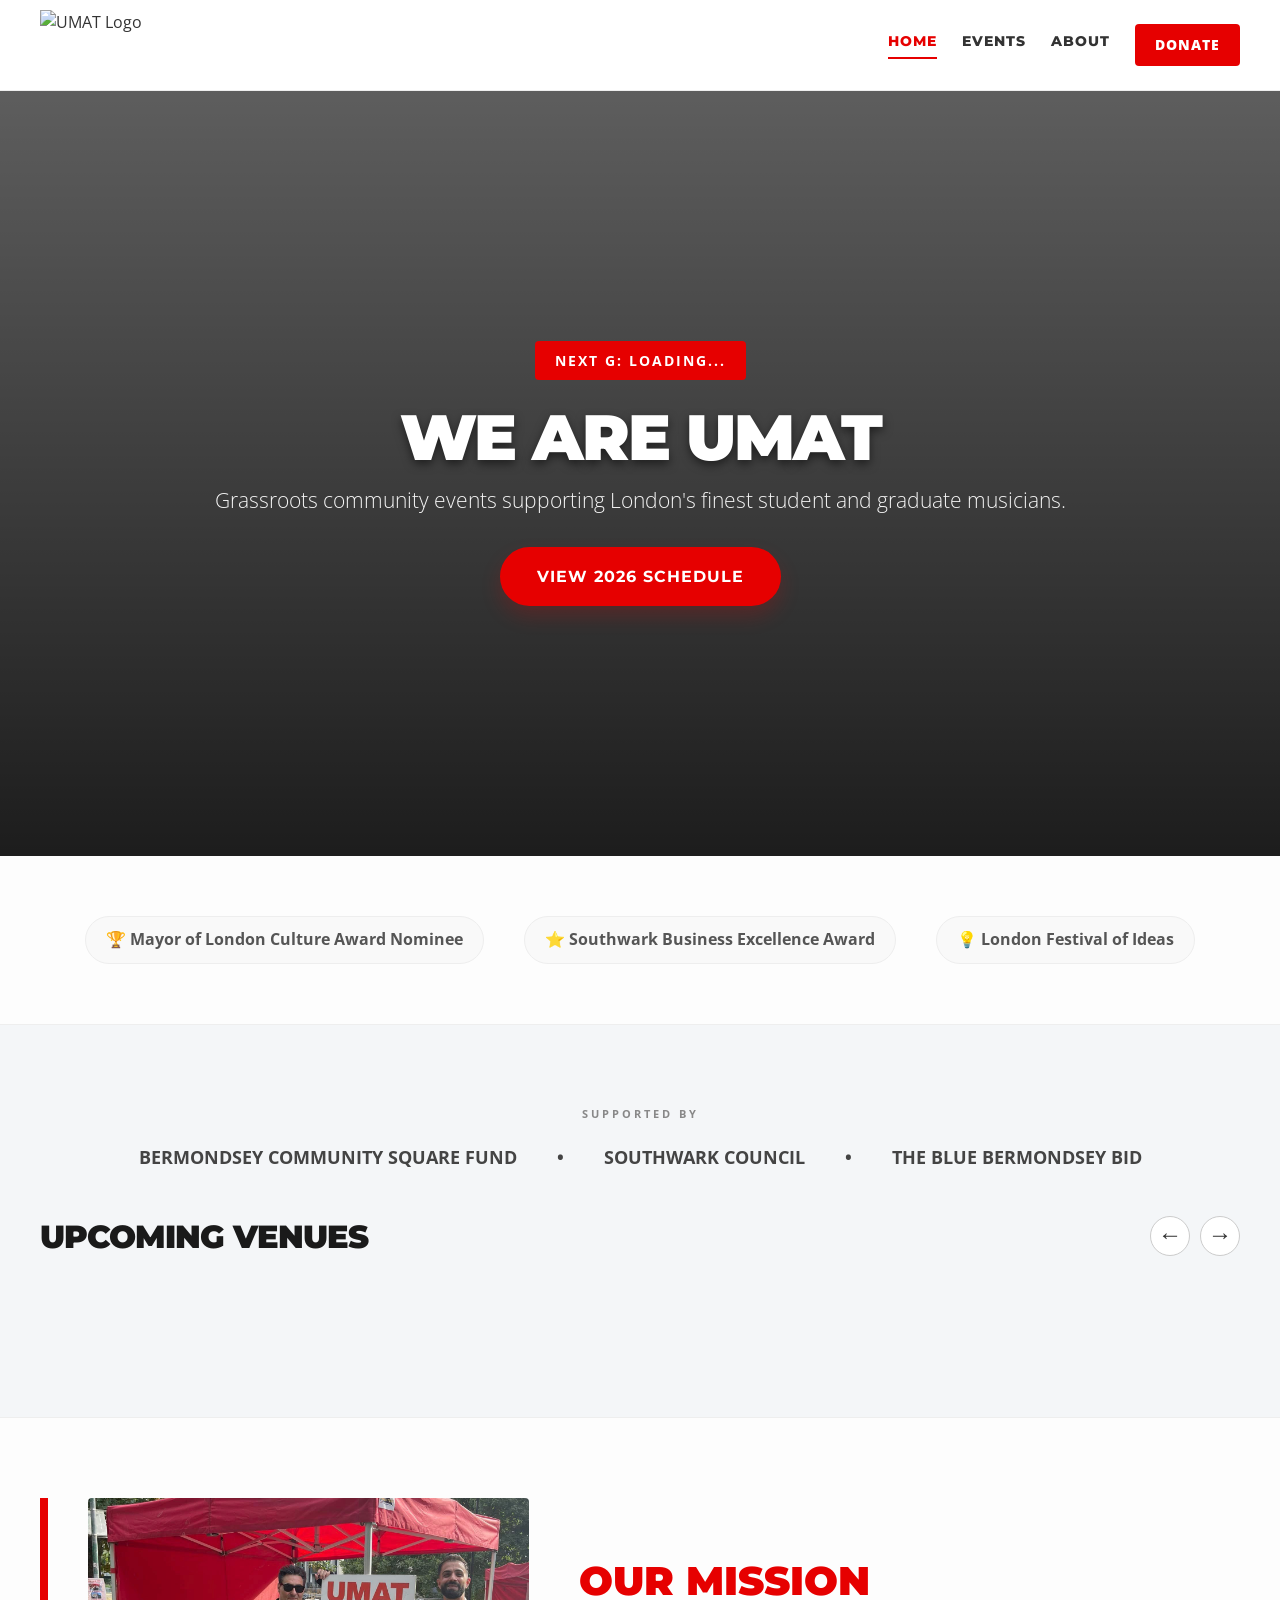
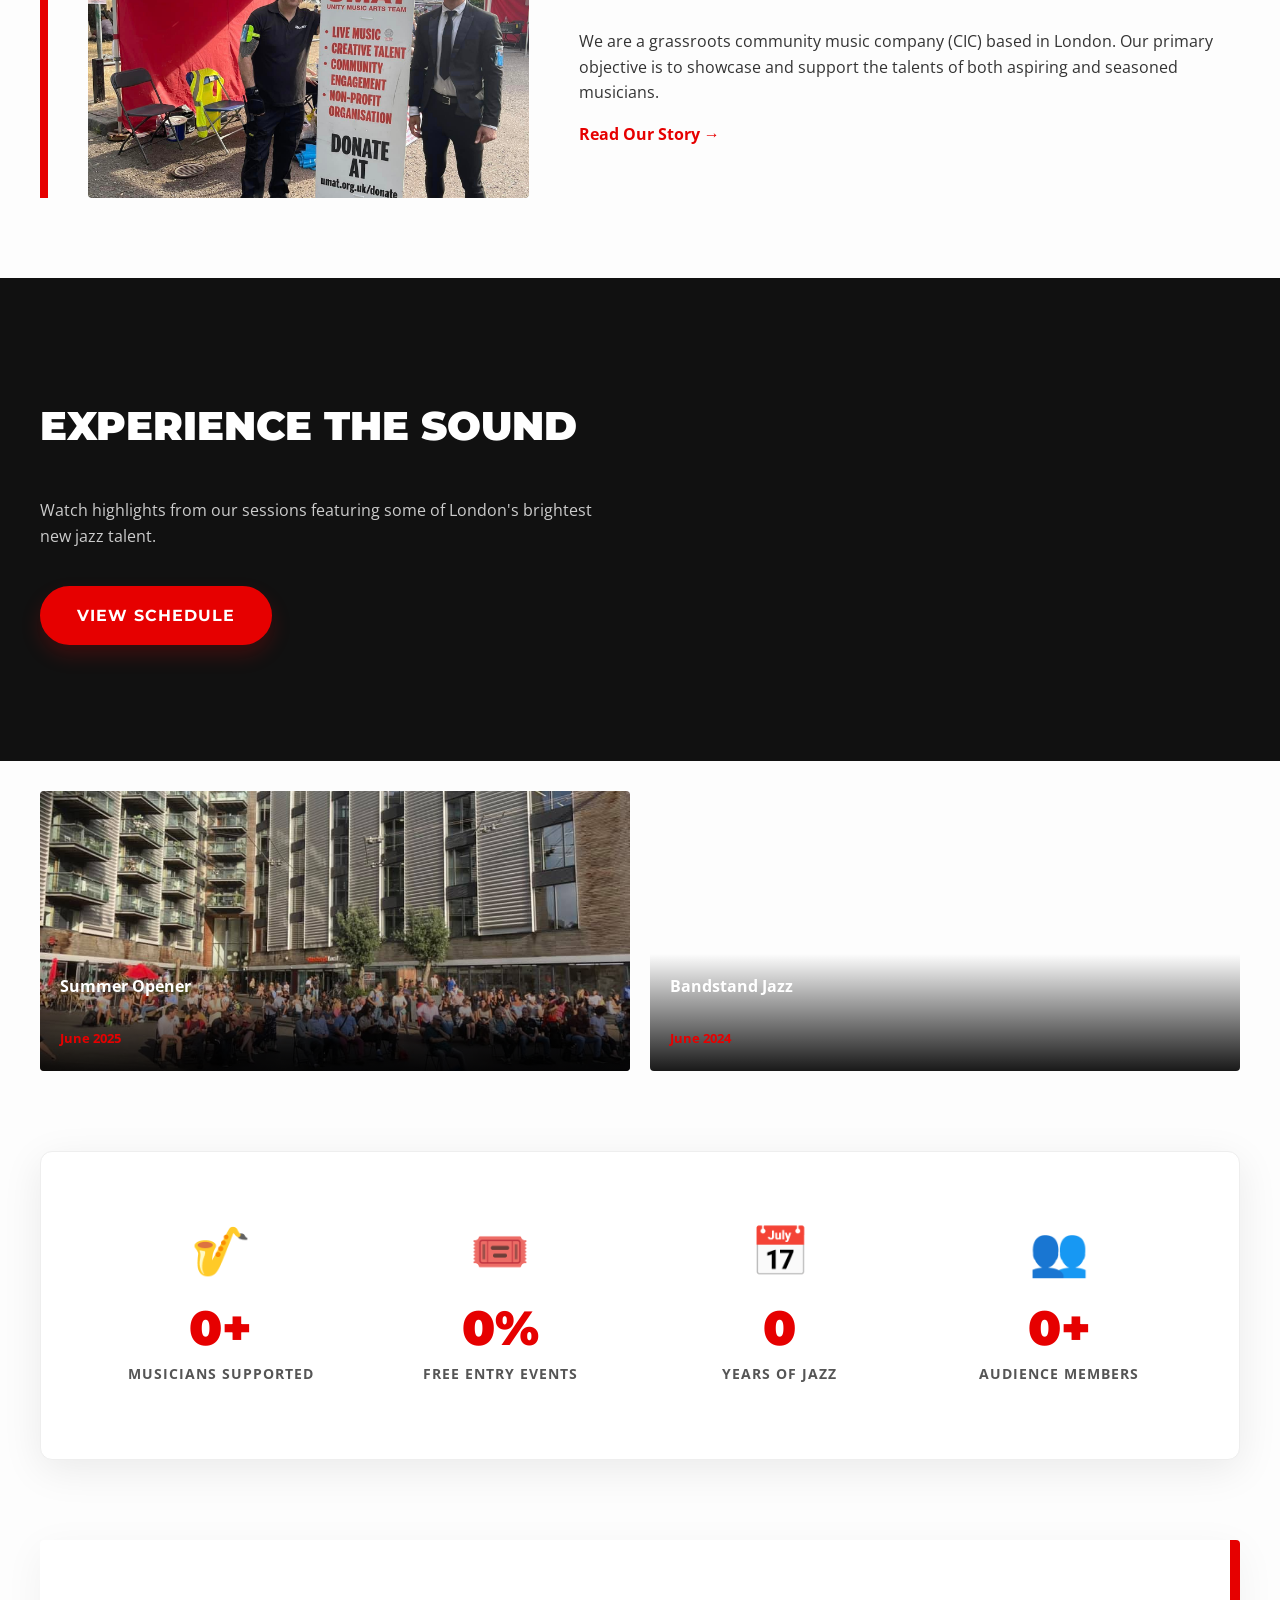
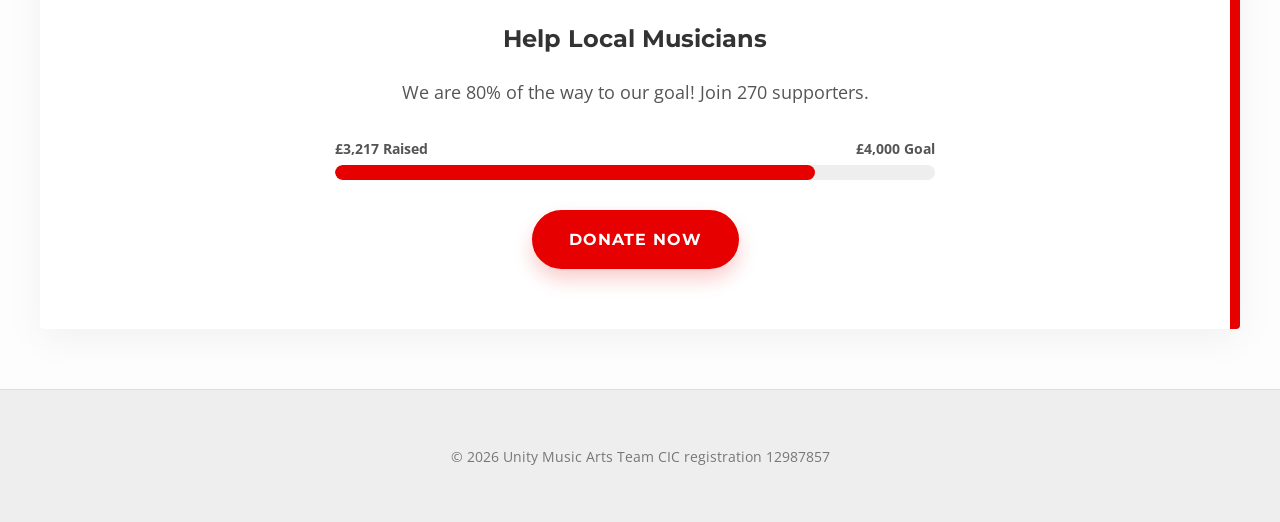
==== index.html @ b598c1da "Updated 1 file via CloudCannon." ====
<!DOCTYPE html>
<html lang="en">
<head>
    <meta charset="UTF-8">
    <meta name="viewport" content="width=device-width, initial-scale=1.0">
    <title data-editable="text" data-prop="page_title">UMAT | Unity Music Arts Team</title>
    <link href="https://fonts.googleapis.com/css2?family=Montserrat:wght@300;400;700;900&family=Open+Sans:wght@400;600&display=swap" rel="stylesheet">
    <link rel="stylesheet" href="css/styles.css">
</head>
<body>

<header>
    <div class="header-inner">
        <a href="index.html">
            <img 
                data-editable="image"
                data-prop-src="logo_image"
                data-prop-alt="logo_alt"
                src="images/UMAT-e1673627924885.png" 
                alt="UMAT Logo" 
                class="logo-img">
        </a>
        <button class="mobile-menu-btn" onclick="document.querySelector('.main-nav').classList.toggle('active')">☰</button>
        <nav class="main-nav">
            <a href="index.html" class="nav-link active" data-editable="text" data-prop="menu_home">Home</a>
            <a href="events.html" class="nav-link" data-editable="text" data-prop="menu_events">Events</a>
            <a href="about.html" class="nav-link" data-editable="text" data-prop="menu_about">About</a>
            <a href="/donate" class="nav-donate" data-editable="text" data-prop="menu_donate">Donate</a>
        </nav>
    </div>
</header>

<div class="home-hero reveal">
    <div class="hero-content">
        <a href="events.html" class="countdown-badge" id="next-badge" data-editable="text" data-prop="next_event_badge">Next G: Loading...</a>
        <h2 data-editable="text" data-prop="hero_heading">WE ARE UMAT</h2>
        <p data-editable="text" data-prop="hero_subheading">Grassroots community events supporting London's finest student and graduate musicians.</p>
        <a href="events.html" class="btn-red" data-editable="text" data-prop="hero_button_text">View 2026 Schedule</a>
    </div>
</div>

<div class="container">
    <div class="award-strip reveal" data-editable="array" data-prop="awards">
        <div class="award-item" data-editable="array-item">
            <span data-editable="text">🏆 Mayor of London Culture Award Nominee</span>
        </div>
        <div class="award-item" data-editable="array-item">
            <span data-editable="text">⭐ Southwark Business Excellence Award</span>
        </div>
        <div class="award-item" data-editable="array-item">
            <span data-editable="text">💡 London Festival of Ideas</span>
        </div>
    </div>
</div>

<div class="bg-light reveal">
    <div class="container">
        <div class="partner-strip">
            <div class="partner-text" data-editable="text" data-prop="partners_heading">Supported By</div>
            <div class="partner-logos" data-editable="rich-text" data-prop="partners_text">
                <span>BERMONDSEY COMMUNITY SQUARE FUND</span> • <span>SOUTHWARK COUNCIL</span> • <span>THE BLUE BERMONDSEY BID</span>
            </div>
        </div>

        <div class="section-header">
            <h3 data-editable="text" data-prop="venues_heading">Upcoming Venues</h3>
            <div class="scroll-controls">
                <button class="scroll-arrow-btn" onclick="moveScroll('left')">←</button>
                <button class="scroll-arrow-btn" onclick="moveScroll('right')">→</button>
            </div>
        </div>

        <!-- 
            Important: The venue scroller is still generated by JavaScript.
            For full editability you would need to either:
            1. Hard-code the venue cards here (and duplicate them for the loop), or
            2. Keep JS but manage venues data in _cloudcannon.config.json or structured data
            Simplest short-term solution → keep JS, edit text in source mode for now
        -->
        <div class="venue-scroll-wrapper" id="scroll-wrapper">
            <div class="venue-scroll-container" id="scroll-container"></div>
        </div>
    </div>
</div>

<div class="container reveal">
    <div style="margin: 80px 0;">
        <div class="founder-section">
            <img 
                data-editable="image"
                data-prop-src="mission_image"
                data-prop-alt="mission_image_alt"
                src="images/5.jpg" 
                style="width:100%; height:300px; object-fit:cover; border-radius:4px;" 
                alt="Stephen Pierre">
            <div>
                <h3 style="font-size:2.5rem; margin:0; color:var(--red); font-weight:900;" data-editable="text" data-prop="mission_heading">OUR MISSION</h3>
                <p data-editable="rich-text" data-prop="mission_paragraph">
                    We are a grassroots community music company (CIC) based in London. Our primary objective is to showcase and support the talents of both aspiring and seasoned musicians.
                </p>
                <a href="about.html" style="color:var(--red); font-weight:bold;" data-editable="text" data-prop="mission_link_text">Read Our Story →</a>
            </div>
        </div>
    </div>
</div>

<div class="bg-dark reveal">
    <div class="container">
        <div class="video-section">
            <div>
                <h3 style="font-size:2.5rem; margin-top:0; font-weight:900;" data-editable="text" data-prop="video_heading">EXPERIENCE THE SOUND</h3>
                <p data-editable="text" data-prop="video_description">Watch highlights from our sessions featuring some of London's brightest new jazz talent.</p>
                <a href="events.html" class="btn-red" style="margin-top:20px;" data-editable="text" data-prop="video_button_text">View Schedule</a>
            </div>
            <div class="video-wrapper">
                <!-- You can make iframe src editable if needed, but usually kept fixed -->
                <iframe src="https://www.facebook.com/plugins/video.php?height=315&href=https%3A%2F%2Fwww.facebook.com%2Fvideo.php%3Fv%3D1107979351462973&show_text=false&width=560&t=0" allowfullscreen="true" allow="autoplay; clipboard-write; encrypted-media; picture-in-picture; web-share"></iframe>
            </div>
        </div>
    </div>
</div>

<div class="container reveal">
    <div class="highlights-grid" data-editable="array" data-prop="highlight_cards">
        <div class="highlight-card" data-editable="array-item" style="background-image: url('images/69815254_2558772900812001_2079160837263589376_n.jpg');">
            <div class="highlight-overlay">
                <span class="highlight-title" data-editable="text">Summer Opener</span><br>
                <span class="highlight-date" data-editable="text">June 2025</span>
            </div>
        </div>
        <div class="highlight-card" data-editable="array-item" style="background-image: url('images/he-Band-Stand.jpg');">
            <div class="highlight-overlay">
                <span class="highlight-title" data-editable="text">Bandstand Jazz</span><br>
                <span class="highlight-date" data-editable="text">June 2024</span>
            </div>
        </div>
        <!-- more cards can be added in the editor -->
    </div>

    <!-- Stats are usually kept in code – hard to make fully editable without structured data -->
    <div style="margin: 80px 0;" class="impact-box">
        <div class="impact-grid">
            <div class="stat"><span class="stat-icon">🎷</span><h3><span class="stat-num" data-target="300">0</span>+</h3><p data-editable="text" data-prop="stat1_label">Musicians Supported</p></div>
            <div class="stat"><span class="stat-icon">🎟️</span><h3><span class="stat-num" data-target="100">0</span>%</h3><p data-editable="text" data-prop="stat2_label">Free Entry Events</p></div>
            <div class="stat"><span class="stat-icon">📅</span><h3><span class="stat-num" data-target="8">0</span></h3><p data-editable="text" data-prop="stat3_label">Years of Jazz</p></div>
            <div class="stat"><span class="stat-icon">👥</span><h3><span class="stat-num" data-target="5000">0</span>+</h3><p data-editable="text" data-prop="stat4_label">Audience Members</p></div>
        </div>
    </div>

    <div class="donate-section">
        <h2 data-editable="text" data-prop="donate_heading">Help Local Musicians</h2>
        <p style="font-size:1.1rem; color:#555; max-width:700px; margin: 0 auto 30px;" data-editable="text" data-prop="donate_subtext">We are 80% of the way to our goal! Join 270 supporters.</p>
        <div class="progress-wrap">
            <div class="progress-label"><span data-editable="text" data-prop="raised_text">£3,217 Raised</span> <span data-editable="text" data-prop="goal_text">£4,000 Goal</span></div>
            <div class="progress-bar-bg"><div class="progress-fill" style="width: 80%;"></div></div>
        </div>
        <a href="/donate" class="btn-red" data-editable="text" data-prop="donate_button">Donate Now</a>
    </div>
</div>

<footer>
    <p data-editable="text" data-prop="footer_copyright">© 2026 Unity Music Arts Team CIC registration 12987857</p>
</footer>

<button id="back-to-top" title="Go to top" onclick="window.scrollTo({top: 0, behavior: 'smooth'});">↑</button>

<script>
// Your existing JavaScript remains unchanged
// ────────────────────────────────────────────────
// The next-event badge and venue scroller are still JS-generated
// For full editability of venues you would need one of these approaches:
//
// 1. Hard-code venue cards here (recommended for CloudCannon)
// 2. Use _cloudcannon.config.json + structured data
// 3. Keep JS but accept that venue list is only editable in source/code view
//
// Most people start with option 3 and move to 1 later
</script>
</body>
</html>
---- css/styles.css ----
/* =========================================
   1. CORE VARIABLES & RESET
   ========================================= */
:root {
    --red: #e60000;
    --dark: #1a1a1a;
    --white: #fff;
    --off-white: #f8f8f8;
    --warm-grey: #f4f4f4;
    --fb-blue: #1877F2;
    --bg: #fdfdfd;
}

body {
    font-family: 'Open Sans', sans-serif;
    background: var(--bg);
    margin: 0;
    color: #333;
    line-height: 1.6;
    overflow-x: hidden;
}

h1, h2, h3, h4, .btn-red, .btn-link, .stat-num, .nav-link {
    font-family: 'Montserrat', sans-serif;
}

a { text-decoration: none; color: inherit; transition: 0.3s; }
img { max-width: 100%; display: block; }
.container { max-width: 1200px; margin: 0 auto; padding: 0 20px; }

/* =========================================
   2. UNIFIED HEADER
   ========================================= */
header { 
    text-align: center; padding: 10px 0; border-bottom: 1px solid #eee; 
    background: white; position: relative; z-index: 1000;
}
.header-inner {
    max-width: 1200px; margin: 0 auto; display: flex; 
    align-items: center; justify-content: space-between; padding: 0 20px;
}

.logo-img { height: 70px; width: auto; object-fit: contain; display: block; }

.main-nav { display: flex; gap: 25px; align-items: center; }
.nav-link { 
    text-decoration: none; color: #333; font-weight: 800; 
    text-transform: uppercase; font-size: 0.85rem; letter-spacing: 1px; 
    padding-bottom: 5px; border-bottom: 2px solid transparent;
    transition: 0.3s;
}
.nav-link:hover, .nav-link.active { color: var(--red); border-bottom-color: var(--red); }
.nav-donate { 
    background: var(--red); color: white !important; padding: 10px 20px; border-radius: 4px; 
    font-weight: 800; text-transform: uppercase; letter-spacing: 1px; font-size: 0.85rem;
}
.nav-donate:hover { background: #cc0000; transform: translateY(-2px); }

.mobile-menu-btn { display: none; font-size: 1.5rem; background: none; border: none; cursor: pointer; color: var(--red); }

/* =========================================
   3. HOMEPAGE SECTIONS
   ========================================= */
.home-hero {
    position: relative; min-height: 85vh; display: flex; align-items: center; justify-content: center;
    text-align: center; color: white; margin-bottom: 0;
    background: linear-gradient(rgba(0,0,0,0.6), rgba(0,0,0,0.9)), url('../images/HeaderPhoto-e1673444417507.jpg');
    background-size: cover; background-position: center; background-attachment: fixed;
}
.hero-content h2 { font-size: 4rem; margin: 0 0 15px; font-weight: 900; letter-spacing: -2px; line-height: 1; text-shadow: 0 4px 10px rgba(0,0,0,0.5); text-transform: uppercase; }
.hero-content p { font-size: 1.3rem; margin: 0 auto 30px; font-weight: 300; opacity: 0.95; }
.countdown-badge { background: var(--red); color: white; padding: 8px 20px; border-radius: 4px; font-weight: 700; font-size: 0.9rem; margin-bottom: 25px; display: inline-block; text-transform: uppercase; letter-spacing: 2px; }

/* Backgrounds */
.bg-light { background-color: #f4f6f8; border-top: 1px solid #eee; border-bottom: 1px solid #eee; padding: 80px 0; width: 100vw; margin-left: calc(-50vw + 50%); }
.bg-dark { background-color: #111; color: white; padding: 80px 0; width: 100vw; margin-left: calc(-50vw + 50%); }
.bg-dark h3 { color: white !important; }
.bg-dark p { color: #ccc !important; }

/* Strips */
.award-strip { display: flex; justify-content: center; gap: 40px; flex-wrap: wrap; text-align: center; padding: 60px 0; }
.award-item { display: flex; align-items: center; gap: 10px; padding: 10px 20px; border-radius: 50px; background: #f9f9f9; border: 1px solid #eee; font-weight: bold; color: #555; }
.partner-strip { text-align: center; margin-bottom: 40px; }
.partner-text { text-transform: uppercase; font-size: 0.7rem; letter-spacing: 3px; font-weight: 700; margin-bottom: 20px; color: #888; }
.partner-logos { display: flex; justify-content: center; gap: 40px; flex-wrap: wrap; font-weight: 700; color: #444; font-size: 1.1rem; }

/* Scroller */
.section-header { display: flex; justify-content: space-between; align-items: center; margin-bottom: 30px; }
.section-header h3 { margin: 0; font-size: 2rem; color: var(--dark); text-transform: uppercase; letter-spacing: -1px; font-weight: 900; }
.scroll-controls { display: flex; gap: 10px; }
.scroll-arrow-btn { background: white; border: 1px solid #ccc; width: 40px; height: 40px; border-radius: 50%; cursor: pointer; font-size: 1.5rem; display: flex; align-items: center; justify-content: center; transition: 0.2s; color: #333; z-index: 10; line-height: 1; padding-bottom: 4px; }
.scroll-arrow-btn:hover { background: var(--red); color: white; border-color: var(--red); }
.venue-scroll-wrapper { overflow: hidden; white-space: nowrap; margin-bottom: 20px; position: relative; }
.venue-scroll-container { display: inline-flex; gap: 30px; }
.venue-box { width: 300px; background: white; border-radius: 8px; overflow: hidden; box-shadow: 0 5px 15px rgba(0,0,0,0.05); transition: 0.3s; white-space: normal; flex-shrink: 0; text-decoration: none; border: 1px solid #eee; position: relative; }
.venue-box:hover { transform: translateY(-5px); box-shadow: 0 15px 30px rgba(0,0,0,0.1); }
.venue-img { height: 180px; background-size: cover; background-position: center; }
.venue-info { padding: 20px; }
.venue-info h4 { margin: 0; color: #1a1a1a; font-weight: 800; font-size: 1.2rem; }
.free-badge { position: absolute; top: 10px; right: 10px; background: #28a745; color: white; font-weight: 700; font-size: 0.7rem; padding: 4px 8px; border-radius: 4px; text-transform: uppercase; box-shadow: 0 2px 5px rgba(0,0,0,0.2); z-index: 2; }

/* Sections */
.video-section { display: grid; grid-template-columns: 1fr 1fr; gap: 50px; align-items: center; }
.video-wrapper iframe { width: 100%; height: 315px; border-radius: 8px; border:0; }
.founder-section { display: grid; grid-template-columns: 1fr 1.5fr; gap: 50px; align-items: center; border-left: 8px solid var(--red); padding-left: 40px; }
.highlights-grid { display: grid; grid-template-columns: repeat(auto-fit, minmax(250px, 1fr)); gap: 20px; margin-top: 30px; }
.highlight-card { height: 280px; background-size: cover; background-position: center; border-radius: 4px; position: relative; overflow: hidden; transition: 0.3s; }
.highlight-overlay { position: absolute; bottom: 0; left: 0; width: 100%; padding: 20px; background: linear-gradient(to top, rgba(0,0,0,0.9), transparent); color: white; }
.highlight-title { font-weight: bold; display: block; }
.highlight-date { font-size: 0.8rem; color: var(--red); font-weight: bold; }

/* Impact Box */
.impact-box { background: white; border-radius: 12px; box-shadow: 0 10px 40px rgba(0,0,0,0.08); padding: 60px; margin-bottom: 20px; border: 1px solid #eee; }
.impact-grid { display: grid; grid-template-columns: repeat(auto-fit, minmax(200px, 1fr)); gap: 40px; text-align: center; }
.stat-icon { font-size: 3rem; margin-bottom: 15px; display: block; }
.stat h3 { font-size: 3rem; margin: 0; color: var(--red); line-height: 1; font-weight: 900; }
.stat p { font-weight: 700; text-transform: uppercase; letter-spacing: 1px; margin-top: 10px; font-size: 0.9rem; color: #555; }

/* Donate */
.donate-section { background: white; padding: 60px 40px; text-align: center; border-radius: 4px; margin-bottom: 60px; box-shadow: 0 10px 40px rgba(0,0,0,0.05); border-right: 10px solid var(--red); }
.progress-wrap { max-width: 600px; margin: 0 auto 30px; text-align: left; }
.progress-label { display: flex; justify-content: space-between; font-weight: bold; margin-bottom: 5px; font-size: 0.9rem; color: #555; }
.progress-bar-bg { background: #eee; height: 15px; border-radius: 10px; overflow: hidden; }
.progress-fill { background: var(--red); height: 100%; width: 0; border-radius: 10px; transition: width 1.5s ease-out; }

/* =========================================
   4. VENUE PAGE STYLES
   ========================================= */
.venue-hero { position: relative; height: 60vh; min-height: 400px; background-size: cover; background-position: center; display: flex; align-items: flex-end; color: white; margin-bottom: 40px; }
.venue-hero-content { width: 100%; max-width: 1200px; margin: 0 auto; padding: 40px 20px; }
.venue-hero h1 { font-size: 3.5rem; margin: 0; text-shadow: 0 4px 10px rgba(0,0,0,0.5); text-transform: uppercase; line-height: 1; }
.venue-tag { background: #28a745; color: white; padding: 5px 12px; font-weight: bold; text-transform: uppercase; font-size: 0.9rem; border-radius: 4px; display: inline-block; margin-bottom: 15px; }
.venue-grid { display: grid; grid-template-columns: 2fr 1fr; gap: 50px; margin-bottom: 80px; }

/* Date Cards - BIGGER DATES HERE */
.date-card { display: flex; justify-content: space-between; align-items: center; background: white; border: 1px solid #eee; padding: 25px; margin-bottom: 15px; border-radius: 8px; transition: 0.3s; }
.date-card:hover { border-color: var(--red); transform: translateX(5px); box-shadow: 0 5px 15px rgba(0,0,0,0.05); }
.date-day { 
    font-size: 1.6rem; /* INCREASED */
    font-weight: 800; 
    color: #1a1a1a; 
    letter-spacing: -0.5px;
    line-height: 1.2;
}
.date-time { 
    color: #666; 
    font-size: 1.1rem; /* INCREASED */
    margin-top: 5px;
}

/* Info Sidebar */
.info-box { background: #f9f9f9; padding: 30px; border-radius: 8px; border-top: 4px solid var(--red); }
.info-item { margin-bottom: 20px; }
.info-label { font-weight: bold; display: block; color: #1a1a1a; margin-bottom: 5px; }
.info-link { color: #555; text-decoration: underline; transition: 0.2s; }
.info-link:hover { color: var(--red); }
.info-text { color: #555; margin: 0; }
.map-frame { width: 100%; height: 250px; border: 0; border-radius: 8px; margin-top: 20px; }

/* Gallery */
.gallery-grid { display: grid; grid-template-columns: repeat(auto-fit, minmax(150px, 1fr)); gap: 15px; margin-top: 20px; }
.gallery-img { width: 100%; height: 200px; object-fit: cover; border-radius: 8px; transition: 0.3s; cursor: pointer; }
.gallery-img:hover { transform: scale(1.05); box-shadow: 0 5px 15px rgba(0,0,0,0.2); }

/* =========================================
   5. EVENTS & ABOUT UTILS
   ========================================= */
.slider-wrap { position: relative; background: #1a1a1a; border-radius: 12px; margin: 40px 0; overflow: hidden; border-left: 10px solid var(--red); box-shadow: 0 15px 40px rgba(0,0,0,0.15); }
.slides-inner { display: flex; transition: transform 0.6s ease; width: 100%; }
.slide { min-width: 100%; display: flex; flex-direction: row; color: white; }
.hero-img { width: 45%; background-size: cover; background-position: center; min-height: 400px; }
.hero-text { width: 55%; padding: 50px; display: flex; flex-direction: column; justify-content: center; }
.filter-nav { display: flex; gap: 10px; overflow-x: auto; padding-bottom: 30px; justify-content: center; }
.chip { background: white; border: 1px solid #ddd; padding: 12px 25px; border-radius: 50px; cursor: pointer; font-weight: bold; transition: 0.3s; color: #555; white-space: nowrap; flex-shrink: 0; }
.chip:hover, .chip.active { background: var(--red); color: white; border-color: var(--red); }
.grid { display: grid; grid-template-columns: repeat(auto-fit, minmax(350px, 1fr)); gap: 30px; margin-bottom: 60px; }
.card { background: white; border-radius: 12px; overflow: hidden; border: 1px solid #eee; display: flex; flex-direction: column; transition: 0.3s; box-shadow: 0 4px 12px rgba(0,0,0,0.05); }
.card.hidden { display: none; }
.card-photo-wrap { height: 220px; overflow: hidden; position: relative; }
.card-photo { width: 100%; height: 100%; object-fit: cover; }
.card-body { padding: 30px; flex-grow: 1; }

/* Events Page Dates */
.date-row { display: flex; justify-content: space-between; padding: 12px 0; border-bottom: 1px dashed #eee; font-size: 1.2rem; /* INCREASED */ }

.content-block { background: white; padding: 50px; border-radius: 12px; border-left: 8px solid var(--red); box-shadow: 0 10px 40px rgba(0,0,0,0.05); margin-bottom: 40px; }
.timeline-item { display: flex; gap: 20px; margin-bottom: 30px; }
.year { font-weight: 900; color: var(--red); font-size: 1.2rem; min-width: 80px; }
.milestone { background: #f9f9f9; padding: 20px; border-radius: 10px; width: 100%; border: 1px solid #eee; }

/* =========================================
   6. COMMON ELEMENTS & FOOTER
   ========================================= */
.btn-red { background: var(--red); color: white; padding: 15px 35px; border-radius: 50px; text-decoration: none; font-weight: 700; display: inline-block; transition: 0.3s; text-transform: uppercase; letter-spacing: 1px; box-shadow: 0 10px 20px rgba(230, 0, 0, 0.2); border: 2px solid var(--red); }
.btn-red:hover { transform: translateY(-3px); background: transparent; color: var(--red); }
footer { margin-top: 60px; text-align: center; background: #eee; padding: 40px; color: #777; font-size: 0.9rem; border-top: 1px solid #ddd; }
#back-to-top { position: fixed; bottom: 30px; right: 30px; background: var(--red); color: white; border: none; padding: 0; width: 50px; height: 50px; font-size: 1.5rem; cursor: pointer; display: none; z-index: 9999; border-radius: 50%; box-shadow: 0 5px 15px rgba(0,0,0,0.3); align-items: center; justify-content: center; }
#back-to-top:hover { transform: translateY(-5px); background: #222; }

/* Mobile Overrides */
@media (max-width: 900px) {
    .header-inner { flex-direction: column; gap: 15px; }
    .mobile-menu-btn { display: block; position: absolute; top: 20px; right: 20px; }
    .main-nav { display: none; flex-direction: column; width: 100%; gap: 15px; padding-bottom: 15px; }
    .main-nav.active { display: flex; }
    .venue-hero h1 { font-size: 2.5rem; }
    .venue-grid { grid-template-columns: 1fr; }
    .hero-content h2 { font-size: 2.5rem; }
    .scroll-controls { display: none; }
    
    /* Smooth Scroll Fix */
    .venue-scroll-wrapper { 
        overflow-x: auto; 
        -webkit-overflow-scrolling: touch; 
        scrollbar-width: none; 
    }
    .venue-scroll-wrapper::-webkit-scrollbar { display: none; }

    .video-section, .founder-section { grid-template-columns: 1fr; padding-left: 0; border-left: none; }
    .slide { flex-direction: column; } 
    .hero-img { width: 100%; min-height: 250px; height: 250px; }
    .hero-text { width: 100%; padding: 30px 20px; }
    .filter-nav { justify-content: flex-start; padding-left: 10px; }
}
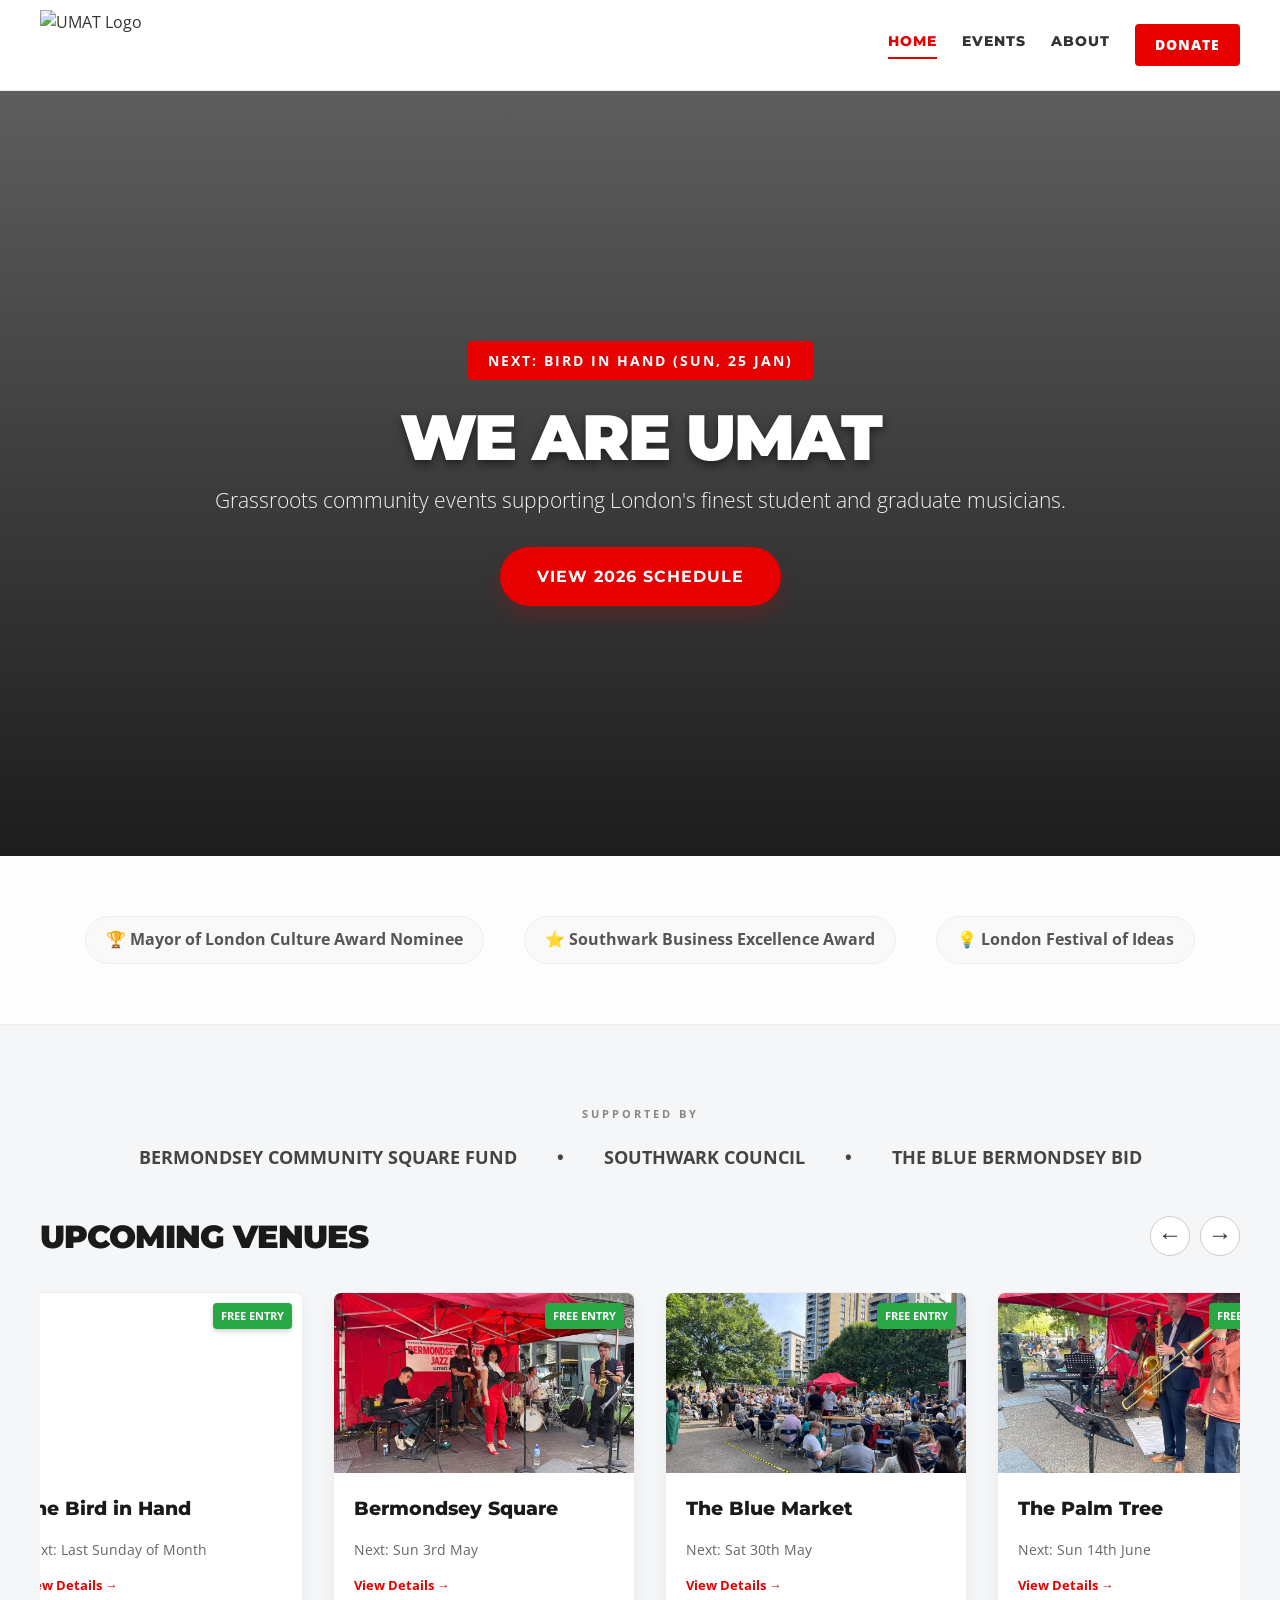
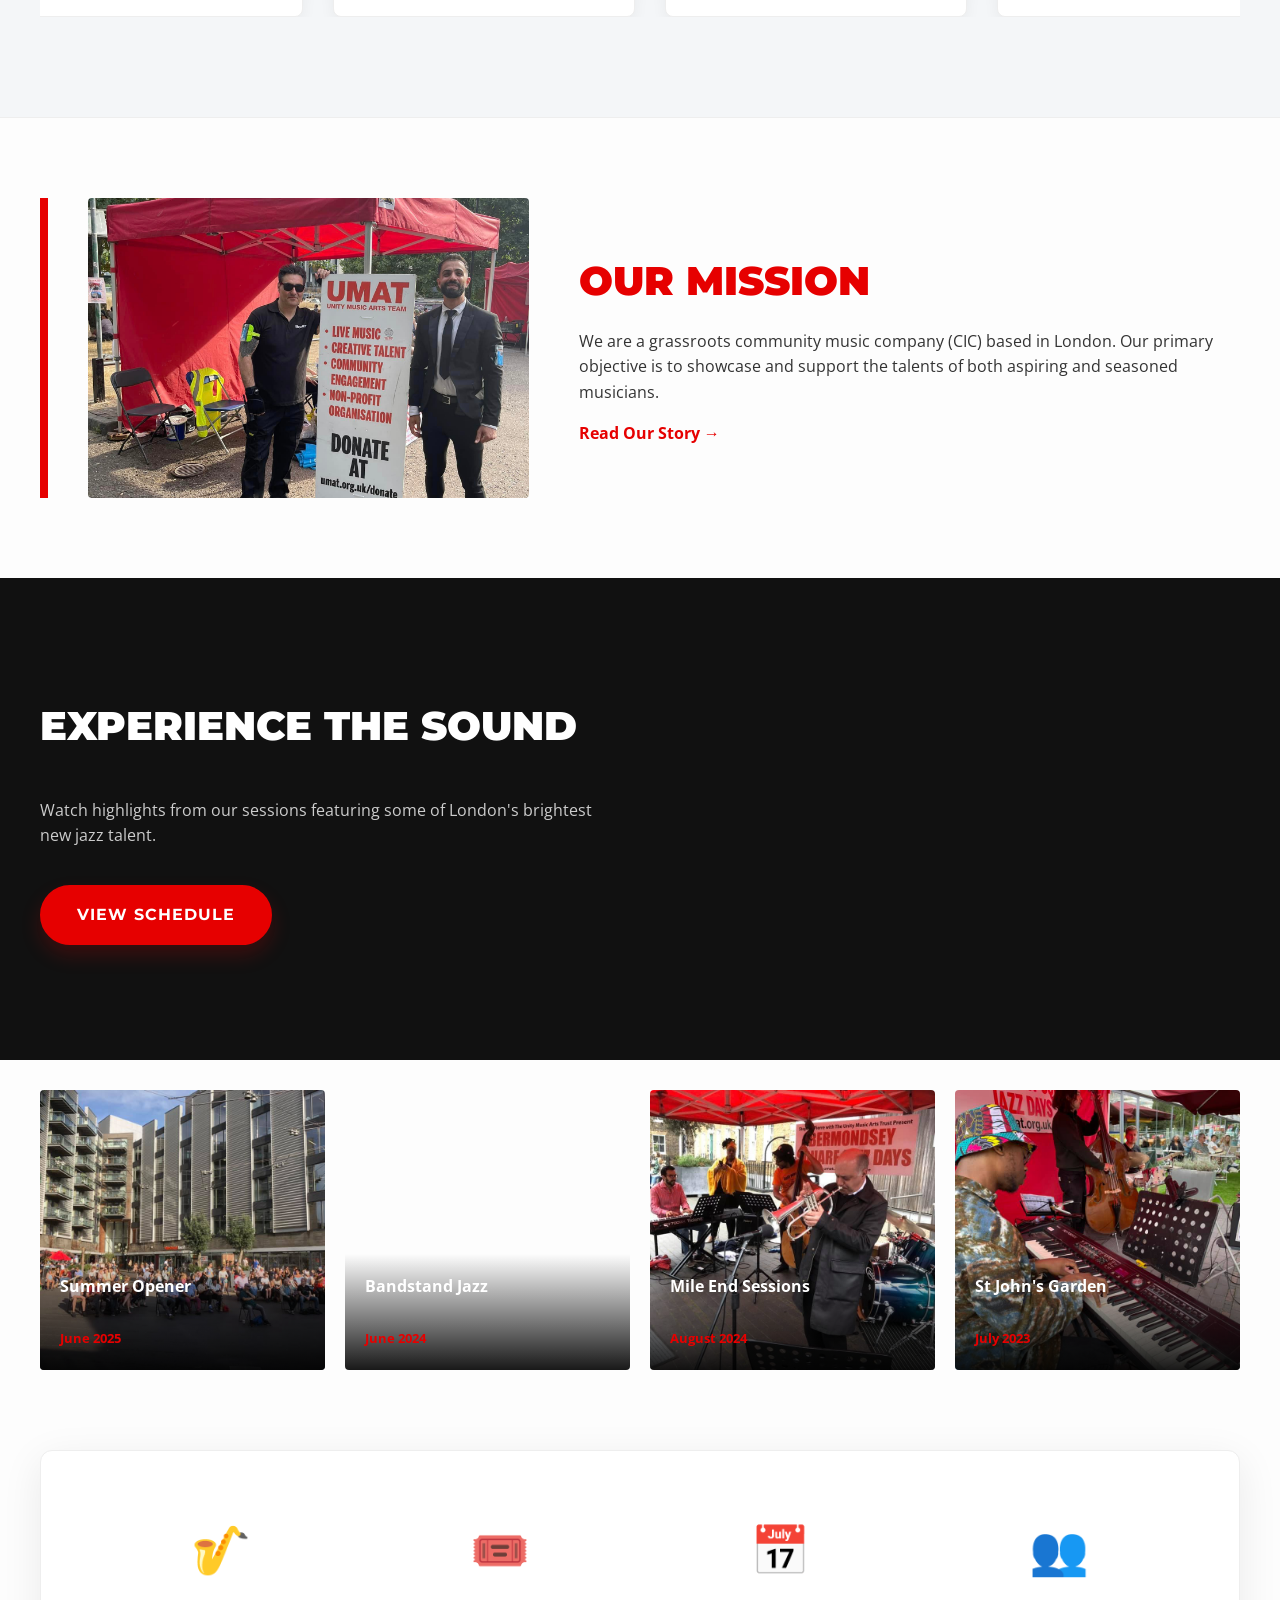
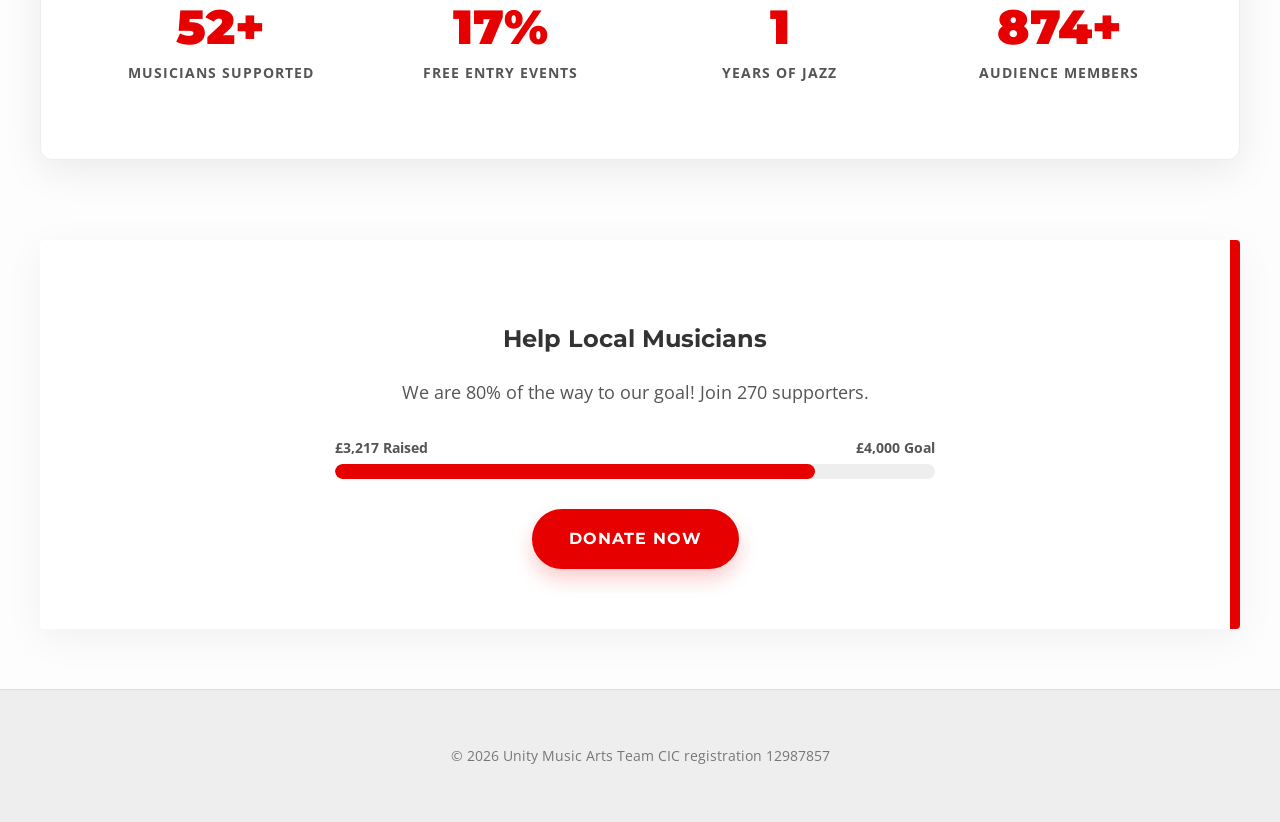
==== commit 3d68da81: "Updated 1 file via CloudCannon." ====
--- a/index.html
+++ b/index.html
@@ -3,7 +3,7 @@
 <head>
     <meta charset="UTF-8">
     <meta name="viewport" content="width=device-width, initial-scale=1.0">
-    <title data-editable="text" data-prop="page_title">UMAT | Unity Music Arts Team</title>
+    <title>UMAT | Unity Music Arts Team</title>
     <link href="https://fonts.googleapis.com/css2?family=Montserrat:wght@300;400;700;900&family=Open+Sans:wght@400;600&display=swap" rel="stylesheet">
     <link rel="stylesheet" href="css/styles.css">
 </head>
@@ -11,72 +11,51 @@
 
 <header>
     <div class="header-inner">
-        <a href="index.html">
-            <img 
-                data-editable="image"
-                data-prop-src="logo_image"
-                data-prop-alt="logo_alt"
-                src="images/UMAT-e1673627924885.png" 
-                alt="UMAT Logo" 
-                class="logo-img">
-        </a>
+        <a href="index.html"><img src="images/UMAT-e1673627924885.png" alt="UMAT Logo" class="logo-img"></a>
         <button class="mobile-menu-btn" onclick="document.querySelector('.main-nav').classList.toggle('active')">☰</button>
         <nav class="main-nav">
-            <a href="index.html" class="nav-link active" data-editable="text" data-prop="menu_home">Home</a>
-            <a href="events.html" class="nav-link" data-editable="text" data-prop="menu_events">Events</a>
-            <a href="about.html" class="nav-link" data-editable="text" data-prop="menu_about">About</a>
-            <a href="/donate" class="nav-donate" data-editable="text" data-prop="menu_donate">Donate</a>
+            <a href="index.html" class="nav-link active">Home</a>
+            <a href="events.html" class="nav-link">Events</a>
+            <a href="about.html" class="nav-link">About</a>
+            <a href="/donate" class="nav-donate">Donate</a>
         </nav>
     </div>
 </header>
 
 <div class="home-hero reveal">
-    <div class="hero-content">
-        <a href="events.html" class="countdown-badge" id="next-badge" data-editable="text" data-prop="next_event_badge">Next G: Loading...</a>
-        <h2 data-editable="text" data-prop="hero_heading">WE ARE UMAT</h2>
-        <p data-editable="text" data-prop="hero_subheading">Grassroots community events supporting London's finest student and graduate musicians.</p>
-        <a href="events.html" class="btn-red" data-editable="text" data-prop="hero_button_text">View 2026 Schedule</a>
+    <div class="hero-content editable">
+        <a href="events.html" class="countdown-badge" id="next-badge">Next G: Loading...</a>
+        <h2>WE ARE UMAT</h2>
+        <p>Grassroots community events supporting London's finest student and graduate musicians.</p>
+        <a href="events.html" class="btn-red">View 2026 Schedule</a>
     </div>
 </div>
 
 <div class="container">
-    <div class="award-strip reveal" data-editable="array" data-prop="awards">
-        <div class="award-item" data-editable="array-item">
-            <span data-editable="text">🏆 Mayor of London Culture Award Nominee</span>
-        </div>
-        <div class="award-item" data-editable="array-item">
-            <span data-editable="text">⭐ Southwark Business Excellence Award</span>
-        </div>
-        <div class="award-item" data-editable="array-item">
-            <span data-editable="text">💡 London Festival of Ideas</span>
-        </div>
+    <div class="award-strip reveal editable">
+        <div class="award-item">🏆 Mayor of London Culture Award Nominee</div>
+        <div class="award-item">⭐ Southwark Business Excellence Award</div>
+        <div class="award-item">💡 London Festival of Ideas</div>
     </div>
 </div>
 
 <div class="bg-light reveal">
     <div class="container">
-        <div class="partner-strip">
-            <div class="partner-text" data-editable="text" data-prop="partners_heading">Supported By</div>
-            <div class="partner-logos" data-editable="rich-text" data-prop="partners_text">
-                <span>BERMONDSEY COMMUNITY SQUARE FUND</span> • <span>SOUTHWARK COUNCIL</span> • <span>THE BLUE BERMONDSEY BID</span>
+        <div class="partner-strip editable">
+            <div class="partner-text">Supported By</div>
+            <div class="partner-logos">
+                <span>BERMONDSEY COMMUNITY SQUARE FUND</span> • <span>SOUTHWARK COUNCIL</span> • <span>THE BLUE BERMONDSEY BID</span> 
             </div>
         </div>
 
         <div class="section-header">
-            <h3 data-editable="text" data-prop="venues_heading">Upcoming Venues</h3>
+            <h3 class="editable">Upcoming Venues</h3>
             <div class="scroll-controls">
                 <button class="scroll-arrow-btn" onclick="moveScroll('left')">←</button>
                 <button class="scroll-arrow-btn" onclick="moveScroll('right')">→</button>
             </div>
         </div>
 
-        <!-- 
-            Important: The venue scroller is still generated by JavaScript.
-            For full editability you would need to either:
-            1. Hard-code the venue cards here (and duplicate them for the loop), or
-            2. Keep JS but manage venues data in _cloudcannon.config.json or structured data
-            Simplest short-term solution → keep JS, edit text in source mode for now
-        -->
         <div class="venue-scroll-wrapper" id="scroll-wrapper">
             <div class="venue-scroll-container" id="scroll-container"></div>
         </div>
@@ -86,19 +65,11 @@
 <div class="container reveal">
     <div style="margin: 80px 0;">
         <div class="founder-section">
-            <img 
-                data-editable="image"
-                data-prop-src="mission_image"
-                data-prop-alt="mission_image_alt"
-                src="images/5.jpg" 
-                style="width:100%; height:300px; object-fit:cover; border-radius:4px;" 
-                alt="Stephen Pierre">
-            <div>
-                <h3 style="font-size:2.5rem; margin:0; color:var(--red); font-weight:900;" data-editable="text" data-prop="mission_heading">OUR MISSION</h3>
-                <p data-editable="rich-text" data-prop="mission_paragraph">
-                    We are a grassroots community music company (CIC) based in London. Our primary objective is to showcase and support the talents of both aspiring and seasoned musicians.
-                </p>
-                <a href="about.html" style="color:var(--red); font-weight:bold;" data-editable="text" data-prop="mission_link_text">Read Our Story →</a>
+            <img src="images/5.jpg" style="width:100%; height:300px; object-fit:cover; border-radius:4px;" alt="Stephen Pierre" class="editable">
+            <div class="editable">
+                <h3 style="font-size:2.5rem; margin:0; color:var(--red); font-weight:900;">OUR MISSION</h3>
+                <p>We are a grassroots community music company (CIC) based in London. Our primary objective is to showcase and support the talents of both aspiring and seasoned musicians.</p>
+                <a href="about.html" style="color:var(--red); font-weight:bold;">Read Our Story →</a>
             </div>
         </div>
     </div>
@@ -107,13 +78,12 @@
 <div class="bg-dark reveal">
     <div class="container">
         <div class="video-section">
-            <div>
-                <h3 style="font-size:2.5rem; margin-top:0; font-weight:900;" data-editable="text" data-prop="video_heading">EXPERIENCE THE SOUND</h3>
-                <p data-editable="text" data-prop="video_description">Watch highlights from our sessions featuring some of London's brightest new jazz talent.</p>
-                <a href="events.html" class="btn-red" style="margin-top:20px;" data-editable="text" data-prop="video_button_text">View Schedule</a>
-            </div>
-            <div class="video-wrapper">
-                <!-- You can make iframe src editable if needed, but usually kept fixed -->
+            <div class="editable">
+                <h3 style="font-size:2.5rem; margin-top:0; font-weight:900;">EXPERIENCE THE SOUND</h3>
+                <p>Watch highlights from our sessions featuring some of London's brightest new jazz talent.</p>
+                <a href="events.html" class="btn-red" style="margin-top:20px;">View Schedule</a>
+            </div>
+            <div class="video-wrapper editable">
                 <iframe src="https://www.facebook.com/plugins/video.php?height=315&href=https%3A%2F%2Fwww.facebook.com%2Fvideo.php%3Fv%3D1107979351462973&show_text=false&width=560&t=0" allowfullscreen="true" allow="autoplay; clipboard-write; encrypted-media; picture-in-picture; web-share"></iframe>
             </div>
         </div>
@@ -121,60 +91,148 @@
 </div>
 
 <div class="container reveal">
-    <div class="highlights-grid" data-editable="array" data-prop="highlight_cards">
-        <div class="highlight-card" data-editable="array-item" style="background-image: url('images/69815254_2558772900812001_2079160837263589376_n.jpg');">
-            <div class="highlight-overlay">
-                <span class="highlight-title" data-editable="text">Summer Opener</span><br>
-                <span class="highlight-date" data-editable="text">June 2025</span>
-            </div>
-        </div>
-        <div class="highlight-card" data-editable="array-item" style="background-image: url('images/he-Band-Stand.jpg');">
-            <div class="highlight-overlay">
-                <span class="highlight-title" data-editable="text">Bandstand Jazz</span><br>
-                <span class="highlight-date" data-editable="text">June 2024</span>
-            </div>
-        </div>
-        <!-- more cards can be added in the editor -->
-    </div>
-
-    <!-- Stats are usually kept in code – hard to make fully editable without structured data -->
+    <div class="highlights-grid editable">
+        <div class="highlight-card" style="background-image: url('images/69815254_2558772900812001_2079160837263589376_n.jpg');"><div class="highlight-overlay"><span class="highlight-title">Summer Opener</span><br><span class="highlight-date">June 2025</span></div></div>
+        <div class="highlight-card" style="background-image: url('images/he-Band-Stand.jpg');"><div class="highlight-overlay"><span class="highlight-title">Bandstand Jazz</span><br><span class="highlight-date">June 2024</span></div></div>
+        <div class="highlight-card" style="background-image: url('images/286520599_5327856470570283_3346727282786908896_n.jpg');"><div class="highlight-overlay"><span class="highlight-title">Mile End Sessions</span><br><span class="highlight-date">August 2024</span></div></div>
+        <div class="highlight-card" style="background-image: url('images/242316007_4493465047342767_6446293764752359053_n.jpg');"><div class="highlight-overlay"><span class="highlight-title">St John's Garden</span><br><span class="highlight-date">July 2023</span></div></div>
+    </div>
+
     <div style="margin: 80px 0;" class="impact-box">
-        <div class="impact-grid">
-            <div class="stat"><span class="stat-icon">🎷</span><h3><span class="stat-num" data-target="300">0</span>+</h3><p data-editable="text" data-prop="stat1_label">Musicians Supported</p></div>
-            <div class="stat"><span class="stat-icon">🎟️</span><h3><span class="stat-num" data-target="100">0</span>%</h3><p data-editable="text" data-prop="stat2_label">Free Entry Events</p></div>
-            <div class="stat"><span class="stat-icon">📅</span><h3><span class="stat-num" data-target="8">0</span></h3><p data-editable="text" data-prop="stat3_label">Years of Jazz</p></div>
-            <div class="stat"><span class="stat-icon">👥</span><h3><span class="stat-num" data-target="5000">0</span>+</h3><p data-editable="text" data-prop="stat4_label">Audience Members</p></div>
-        </div>
-    </div>
-
-    <div class="donate-section">
-        <h2 data-editable="text" data-prop="donate_heading">Help Local Musicians</h2>
-        <p style="font-size:1.1rem; color:#555; max-width:700px; margin: 0 auto 30px;" data-editable="text" data-prop="donate_subtext">We are 80% of the way to our goal! Join 270 supporters.</p>
+        <div class="impact-grid editable">
+            <div class="stat"><span class="stat-icon">🎷</span><h3><span class="stat-num" data-target="300">0</span>+</h3><p>Musicians Supported</p></div>
+            <div class="stat"><span class="stat-icon">🎟️</span><h3><span class="stat-num" data-target="100">0</span>%</h3><p>Free Entry Events</p></div>
+            <div class="stat"><span class="stat-icon">📅</span><h3><span class="stat-num" data-target="8">0</span></h3><p>Years of Jazz</p></div>
+            <div class="stat"><span class="stat-icon">👥</span><h3><span class="stat-num" data-target="5000">0</span>+</h3><p>Audience Members</p></div>
+        </div>
+    </div>
+
+    <div class="donate-section editable">
+        <h2>Help Local Musicians</h2>
+        <p style="font-size:1.1rem; color:#555; max-width:700px; margin: 0 auto 30px;">We are 80% of the way to our goal! Join 270 supporters.</p>
         <div class="progress-wrap">
-            <div class="progress-label"><span data-editable="text" data-prop="raised_text">£3,217 Raised</span> <span data-editable="text" data-prop="goal_text">£4,000 Goal</span></div>
+            <div class="progress-label"><span>£3,217 Raised</span> <span>£4,000 Goal</span></div>
             <div class="progress-bar-bg"><div class="progress-fill" style="width: 80%;"></div></div>
         </div>
-        <a href="/donate" class="btn-red" data-editable="text" data-prop="donate_button">Donate Now</a>
+        <a href="/donate" class="btn-red">Donate Now</a>
     </div>
 </div>
 
 <footer>
-    <p data-editable="text" data-prop="footer_copyright">© 2026 Unity Music Arts Team CIC registration 12987857</p>
+        <p>© 2026 Unity Music Arts Team CIC registration 12987857</p>
 </footer>
 
 <button id="back-to-top" title="Go to top" onclick="window.scrollTo({top: 0, behavior: 'smooth'});">↑</button>
 
 <script>
-// Your existing JavaScript remains unchanged
-// ────────────────────────────────────────────────
-// The next-event badge and venue scroller are still JS-generated
-// For full editability of venues you would need one of these approaches:
-//
-// 1. Hard-code venue cards here (recommended for CloudCannon)
-// 2. Use _cloudcannon.config.json + structured data
-// 3. Keep JS but accept that venue list is only editable in source/code view
-//
-// Most people start with option 3 and move to 1 later
+    const allEvents = [
+        { date: '2026-01-25', title: 'Bird in Hand', link: 'bird-in-hand.html' },
+        { date: '2026-02-22', title: 'Bird in Hand', link: 'bird-in-hand.html' },
+        { date: '2026-03-29', title: 'Bird in Hand', link: 'bird-in-hand.html' },
+        { date: '2026-04-26', title: 'Bird in Hand', link: 'bird-in-hand.html' },
+        { date: '2026-05-03', title: 'Bermondsey Sq', link: 'bermondsey.html' },
+        { date: '2026-05-30', title: 'Blue Market', link: 'blue-market.html' },
+        { date: '2026-05-31', title: 'Bird in Hand', link: 'bird-in-hand.html' },
+        { date: '2026-06-07', title: 'Bermondsey Sq', link: 'bermondsey.html' },
+        { date: '2026-06-14', title: 'The Palm Tree', link: 'palm-tree.html' },
+        { date: '2026-06-28', title: 'Southwark Park', link: 'southwark.html' },
+        { date: '2026-06-28', title: 'Bird in Hand', link: 'bird-in-hand.html' },
+        { date: '2026-07-05', title: 'Bermondsey Sq (Pride)', link: 'bermondsey.html' },
+        { date: '2026-07-12', title: 'St Johns Waterloo', link: 'st-johns.html' },
+        { date: '2026-07-26', title: 'Bird in Hand', link: 'bird-in-hand.html' },
+        { date: '2026-08-02', title: 'Bermondsey Sq', link: 'bermondsey.html' },
+        { date: '2026-08-16', title: 'The Palm Tree', link: 'palm-tree.html' },
+        { date: '2026-08-30', title: 'Bird in Hand', link: 'bird-in-hand.html' },
+        { date: '2026-09-06', title: 'Bermondsey Sq', link: 'bermondsey.html' },
+        { date: '2026-09-27', title: 'Bird in Hand', link: 'bird-in-hand.html' }
+    ];
+
+    const today = new Date();
+    allEvents.sort((a, b) => new Date(a.date) - new Date(b.date));
+    const nextEvent = allEvents.find(e => {
+        const eventDate = new Date(e.date);
+        eventDate.setHours(23, 59, 59);
+        return eventDate >= today;
+    }) || allEvents[0]; 
+
+    const dateObj = new Date(nextEvent.date);
+    const options = { weekday: 'short', day: 'numeric', month: 'short' };
+    const dateStr = dateObj.toLocaleDateString('en-GB', options);
+
+    const badge = document.getElementById('next-badge');
+    badge.innerText = `Next: ${nextEvent.title} (${dateStr})`;
+    badge.href = nextEvent.link;
+
+    const venues = [
+        { title: 'The Bird in Hand', img: 'images/jazzjamcicrusBAND3.jpg', nextDate: 'Last Sunday of Month', link: 'bird-in-hand.html' },
+        { title: 'Bermondsey Square', img: 'images/322110607_569423415027414_3783644028259934961_n.jpg', nextDate: 'Sun 3rd May', link: 'bermondsey.html' },
+        { title: 'The Blue Market', img: 'images/111.jpg', nextDate: 'Sat 30th May', link: 'blue-market.html' },
+        { title: 'The Palm Tree', img: 'images/333-1.jpg', nextDate: 'Sun 14th June', link: 'palm-tree.html' },
+        { title: 'St Johns Waterloo', img: 'images/StJohnsGardenBand2.jpeg', nextDate: 'Sun 12th July', link: 'st-johns.html' },
+        { title: 'Southwark Park', img: 'images/he-Band-Stand.jpg', nextDate: 'Sun 28th June', link: 'southwark.html' }
+    ];
+    
+    const container = document.getElementById('scroll-container');
+    const wrapper = document.getElementById('scroll-wrapper');
+    const allVenues = [...venues, ...venues]; 
+    
+    allVenues.forEach(v => {
+        const card = document.createElement('a');
+        card.href = v.link; card.className = 'venue-box';
+        card.innerHTML = `<div class="venue-img" style="background-image: url('${v.img}');"><span class="free-badge">FREE ENTRY</span></div><div class="venue-info"><h4>${v.title}</h4><p style="font-size:0.9rem; color:#666;">Next: ${v.nextDate}</p><div style="margin-top:5px; color:#e60000; font-weight:bold; font-size:0.8rem;">View Details →</div></div>`;
+        container.appendChild(card);
+    });
+
+    let isPaused = false;
+    let scrollPos = 0;
+
+    wrapper.addEventListener('touchstart', () => { isPaused = true; }, {passive: true});
+    wrapper.addEventListener('touchend', () => { setTimeout(() => isPaused = false, 2000); });
+    wrapper.addEventListener('mouseenter', () => { isPaused = true; });
+    wrapper.addEventListener('mouseleave', () => { isPaused = false; });
+
+    function loop() {
+        if(!isPaused) {
+            scrollPos += 0.5;
+            if(scrollPos >= container.scrollWidth / 2) scrollPos = 0;
+            wrapper.scrollLeft = scrollPos;
+        } else {
+            scrollPos = wrapper.scrollLeft;
+        }
+        requestAnimationFrame(loop);
+    }
+    
+    window.moveScroll = function(dir) { 
+        isPaused = true; 
+        wrapper.scrollBy({ left: dir === 'right' ? 330 : -330, behavior: 'smooth' }); 
+        setTimeout(() => isPaused = false, 3000); 
+    }
+    loop();
+
+    function animateValue(obj, start, end, duration) {
+        let startTimestamp = null;
+        const step = (timestamp) => {
+            if (!startTimestamp) startTimestamp = timestamp;
+            const progress = Math.min((timestamp - startTimestamp) / duration, 1);
+            obj.innerHTML = Math.floor(progress * (end - start) + start);
+            if (progress < 1) window.requestAnimationFrame(step);
+        };
+        window.requestAnimationFrame(step);
+    }
+    const observer = new IntersectionObserver((entries) => {
+        entries.forEach((entry) => {
+            if (entry.isIntersecting) {
+                entry.target.querySelectorAll('.stat-num').forEach((counter) => {
+                    const target = +counter.getAttribute('data-target');
+                    animateValue(counter, 0, target, 2000);
+                });
+                observer.unobserve(entry.target);
+            }
+        });
+    });
+    if (document.querySelector('.impact-grid')) observer.observe(document.querySelector('.impact-grid'));
+    document.querySelectorAll(".reveal").forEach(el => { el.classList.add("active"); });
 </script>
+
 </body>
 </html>
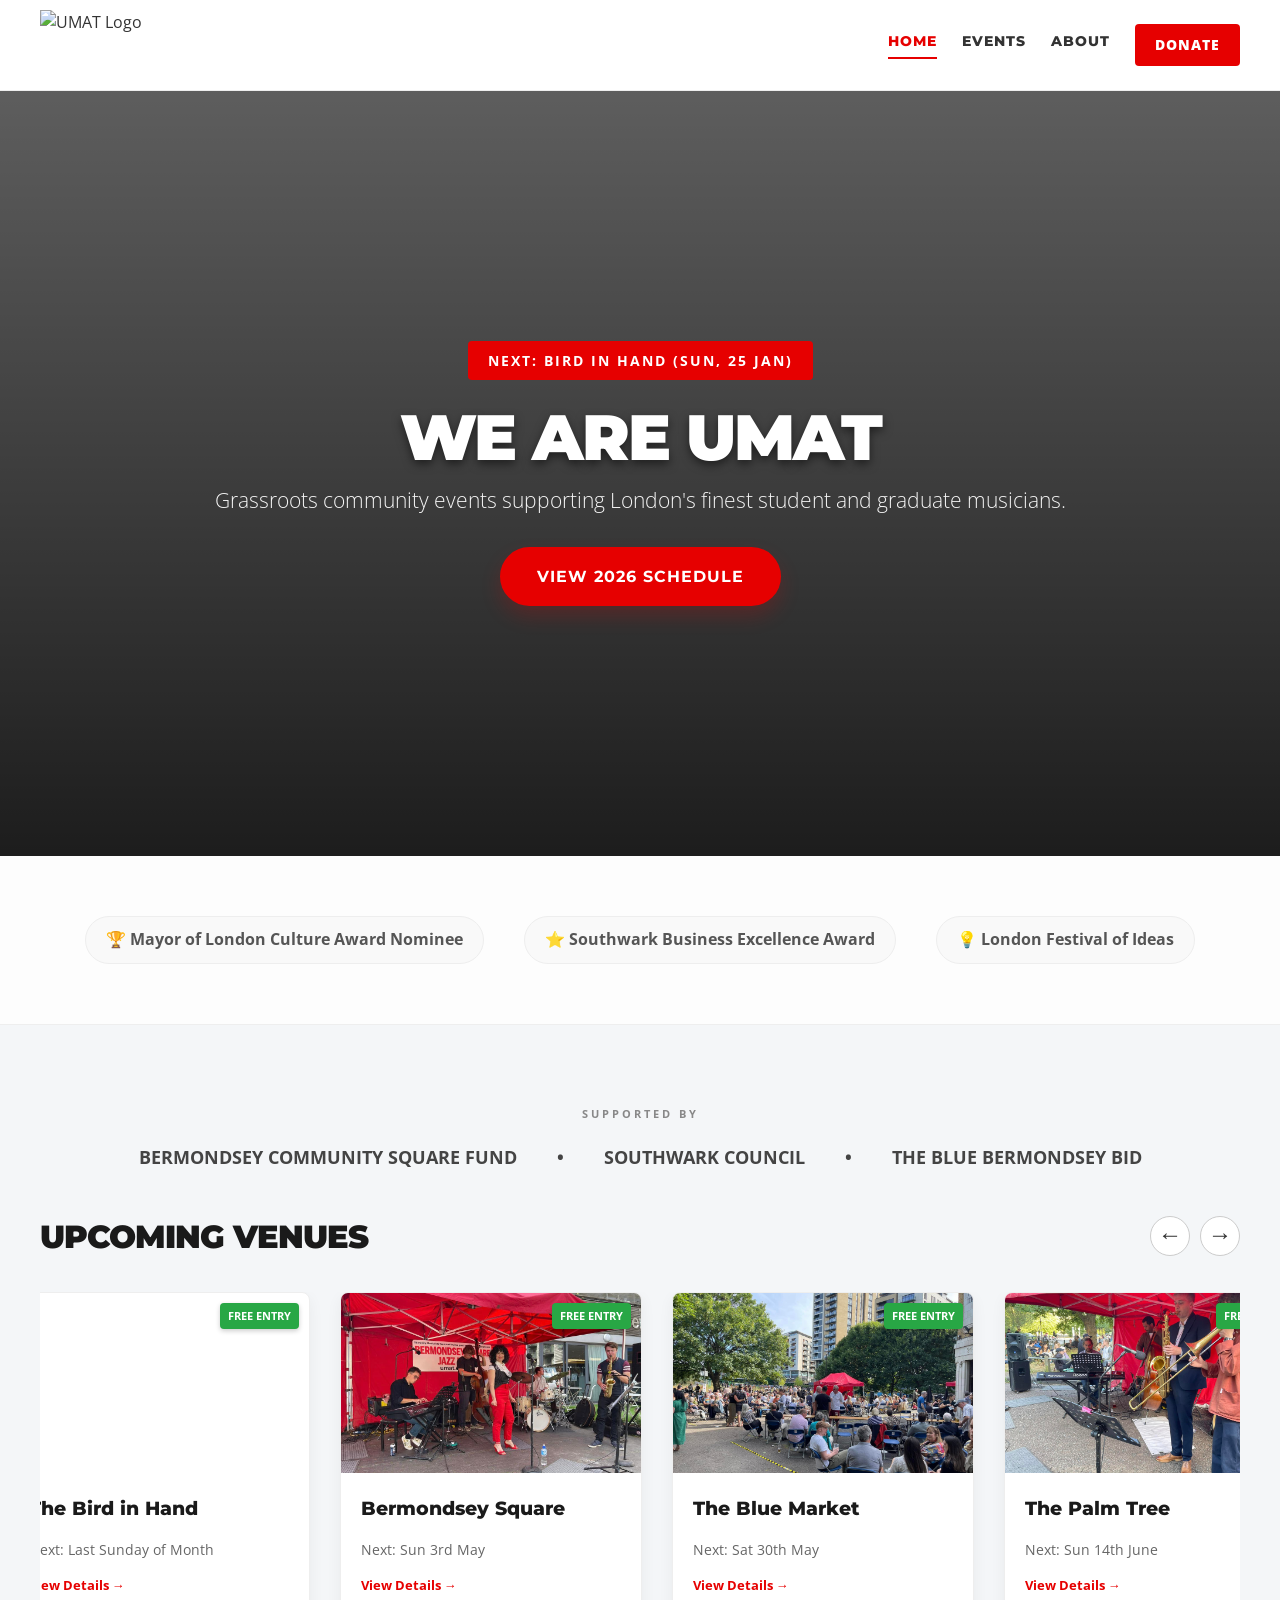
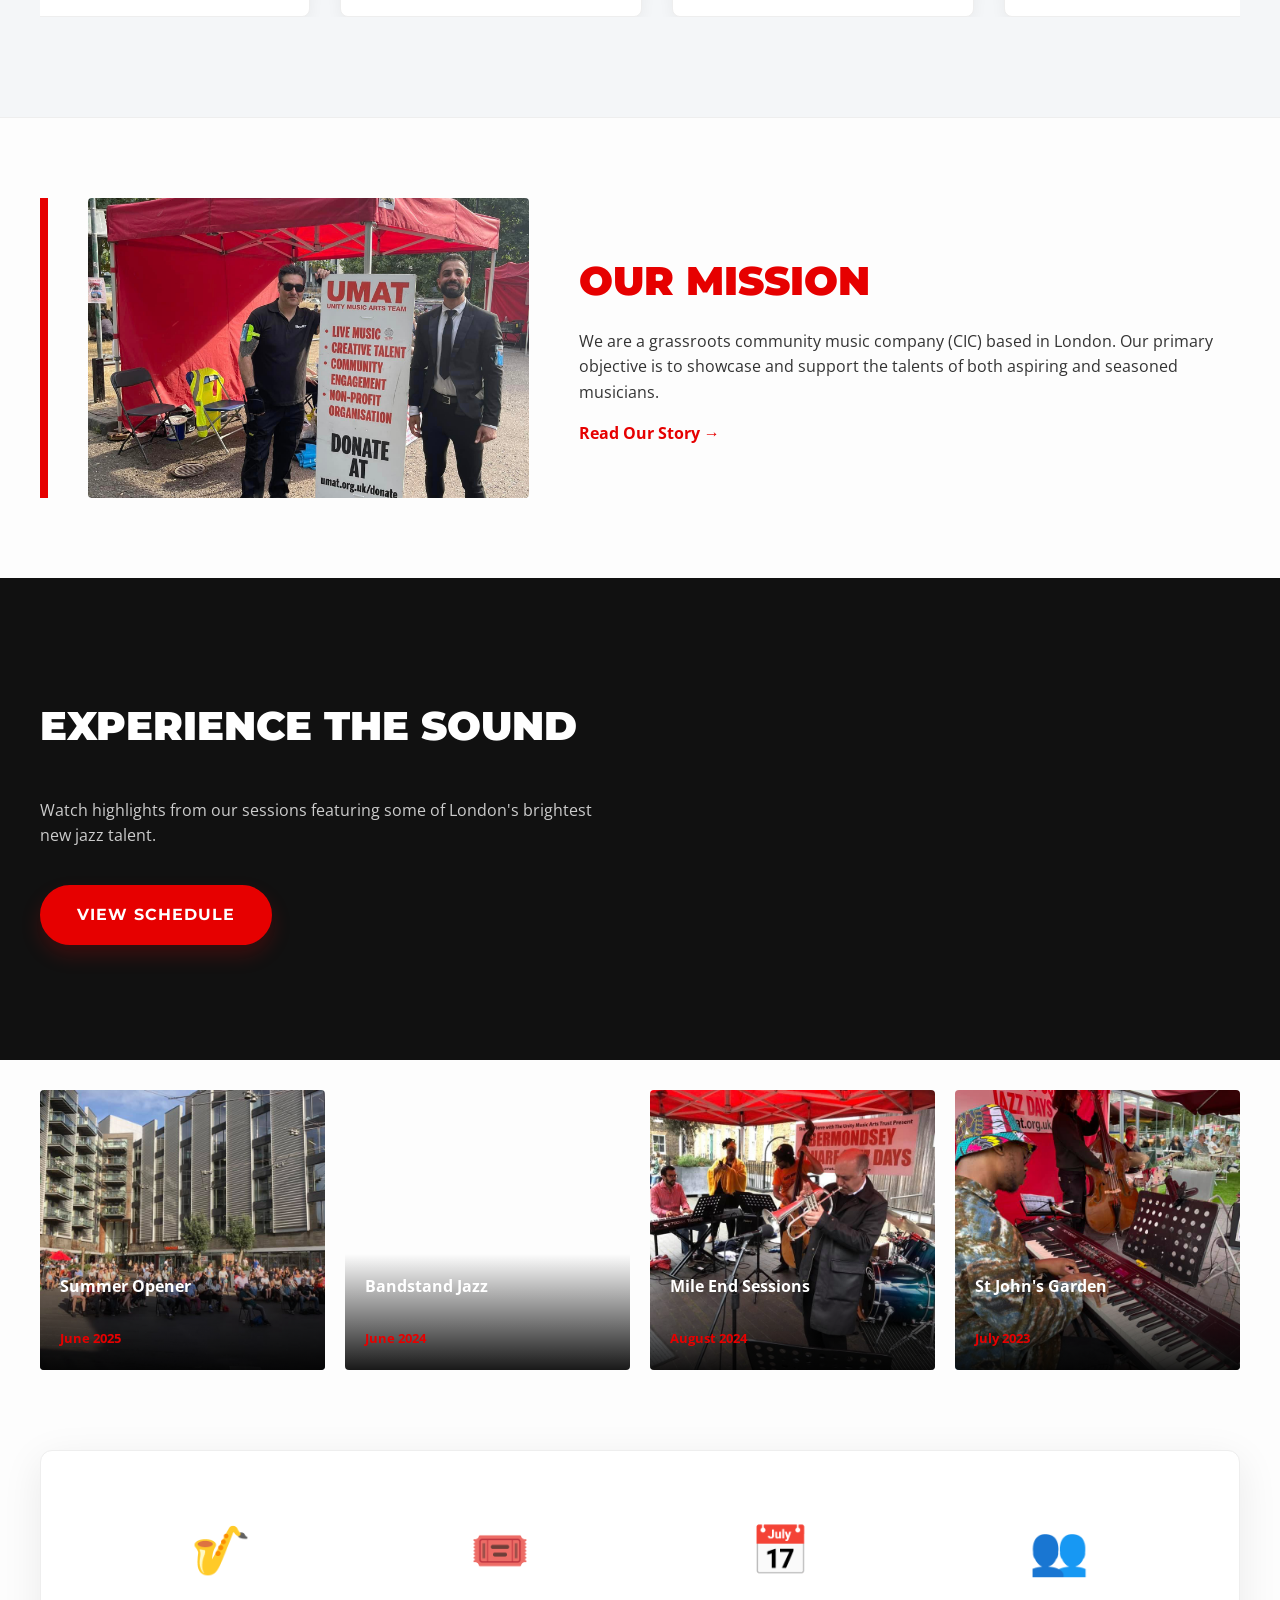
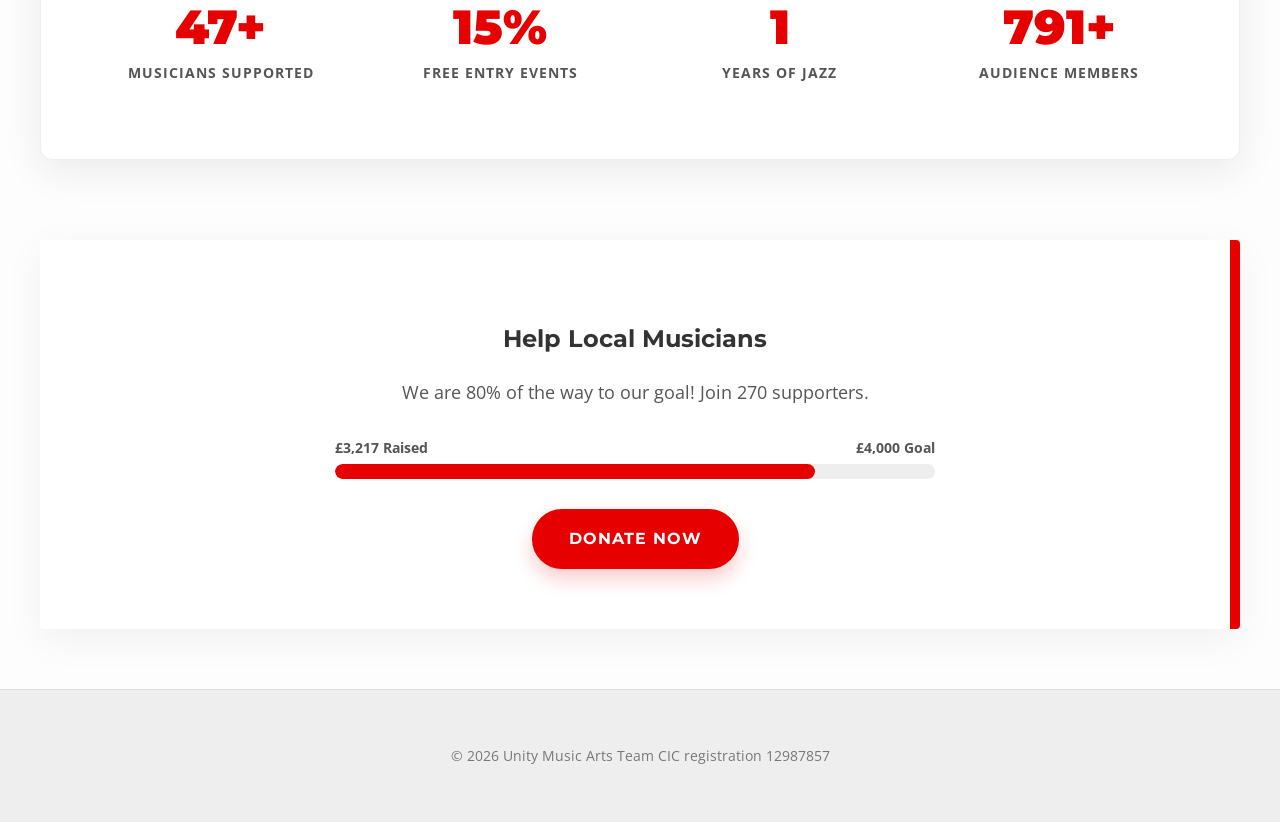
==== commit 64d09dfc: "Updated 1 file via CloudCannon." ====
--- a/index.html
+++ b/index.html
@@ -23,7 +23,7 @@
 </header>
 
 <div class="home-hero reveal">
-    <div class="hero-content editable">
+    <div class="hero-content">
         <a href="events.html" class="countdown-badge" id="next-badge">Next G: Loading...</a>
         <h2>WE ARE UMAT</h2>
         <p>Grassroots community events supporting London's finest student and graduate musicians.</p>
@@ -32,7 +32,7 @@
 </div>
 
 <div class="container">
-    <div class="award-strip reveal editable">
+    <div class="award-strip reveal">
         <div class="award-item">🏆 Mayor of London Culture Award Nominee</div>
         <div class="award-item">⭐ Southwark Business Excellence Award</div>
         <div class="award-item">💡 London Festival of Ideas</div>
@@ -41,7 +41,7 @@
 
 <div class="bg-light reveal">
     <div class="container">
-        <div class="partner-strip editable">
+        <div class="partner-strip">
             <div class="partner-text">Supported By</div>
             <div class="partner-logos">
                 <span>BERMONDSEY COMMUNITY SQUARE FUND</span> • <span>SOUTHWARK COUNCIL</span> • <span>THE BLUE BERMONDSEY BID</span> 
@@ -49,7 +49,7 @@
         </div>
 
         <div class="section-header">
-            <h3 class="editable">Upcoming Venues</h3>
+            <h3>Upcoming Venues</h3>
             <div class="scroll-controls">
                 <button class="scroll-arrow-btn" onclick="moveScroll('left')">←</button>
                 <button class="scroll-arrow-btn" onclick="moveScroll('right')">→</button>
@@ -65,8 +65,8 @@
 <div class="container reveal">
     <div style="margin: 80px 0;">
         <div class="founder-section">
-            <img src="images/5.jpg" style="width:100%; height:300px; object-fit:cover; border-radius:4px;" alt="Stephen Pierre" class="editable">
-            <div class="editable">
+            <img src="images/5.jpg" style="width:100%; height:300px; object-fit:cover; border-radius:4px;" alt="Stephen Pierre">
+            <div>
                 <h3 style="font-size:2.5rem; margin:0; color:var(--red); font-weight:900;">OUR MISSION</h3>
                 <p>We are a grassroots community music company (CIC) based in London. Our primary objective is to showcase and support the talents of both aspiring and seasoned musicians.</p>
                 <a href="about.html" style="color:var(--red); font-weight:bold;">Read Our Story →</a>
@@ -78,12 +78,12 @@
 <div class="bg-dark reveal">
     <div class="container">
         <div class="video-section">
-            <div class="editable">
+            <div>
                 <h3 style="font-size:2.5rem; margin-top:0; font-weight:900;">EXPERIENCE THE SOUND</h3>
                 <p>Watch highlights from our sessions featuring some of London's brightest new jazz talent.</p>
                 <a href="events.html" class="btn-red" style="margin-top:20px;">View Schedule</a>
             </div>
-            <div class="video-wrapper editable">
+            <div class="video-wrapper">
                 <iframe src="https://www.facebook.com/plugins/video.php?height=315&href=https%3A%2F%2Fwww.facebook.com%2Fvideo.php%3Fv%3D1107979351462973&show_text=false&width=560&t=0" allowfullscreen="true" allow="autoplay; clipboard-write; encrypted-media; picture-in-picture; web-share"></iframe>
             </div>
         </div>
@@ -91,7 +91,7 @@
 </div>
 
 <div class="container reveal">
-    <div class="highlights-grid editable">
+    <div class="highlights-grid">
         <div class="highlight-card" style="background-image: url('images/69815254_2558772900812001_2079160837263589376_n.jpg');"><div class="highlight-overlay"><span class="highlight-title">Summer Opener</span><br><span class="highlight-date">June 2025</span></div></div>
         <div class="highlight-card" style="background-image: url('images/he-Band-Stand.jpg');"><div class="highlight-overlay"><span class="highlight-title">Bandstand Jazz</span><br><span class="highlight-date">June 2024</span></div></div>
         <div class="highlight-card" style="background-image: url('images/286520599_5327856470570283_3346727282786908896_n.jpg');"><div class="highlight-overlay"><span class="highlight-title">Mile End Sessions</span><br><span class="highlight-date">August 2024</span></div></div>
@@ -99,7 +99,7 @@
     </div>
 
     <div style="margin: 80px 0;" class="impact-box">
-        <div class="impact-grid editable">
+        <div class="impact-grid">
             <div class="stat"><span class="stat-icon">🎷</span><h3><span class="stat-num" data-target="300">0</span>+</h3><p>Musicians Supported</p></div>
             <div class="stat"><span class="stat-icon">🎟️</span><h3><span class="stat-num" data-target="100">0</span>%</h3><p>Free Entry Events</p></div>
             <div class="stat"><span class="stat-icon">📅</span><h3><span class="stat-num" data-target="8">0</span></h3><p>Years of Jazz</p></div>
@@ -107,7 +107,7 @@
         </div>
     </div>
 
-    <div class="donate-section editable">
+    <div class="donate-section">
         <h2>Help Local Musicians</h2>
         <p style="font-size:1.1rem; color:#555; max-width:700px; margin: 0 auto 30px;">We are 80% of the way to our goal! Join 270 supporters.</p>
         <div class="progress-wrap">
@@ -120,11 +120,13 @@
 
 <footer>
         <p>© 2026 Unity Music Arts Team CIC registration 12987857</p>
+</p>
 </footer>
 
 <button id="back-to-top" title="Go to top" onclick="window.scrollTo({top: 0, behavior: 'smooth'});">↑</button>
 
 <script>
+    // 1. MASTER SCHEDULE 2026 (Updated with Today's Date & Last Sundays)
     const allEvents = [
         { date: '2026-01-25', title: 'Bird in Hand', link: 'bird-in-hand.html' },
         { date: '2026-02-22', title: 'Bird in Hand', link: 'bird-in-hand.html' },
@@ -147,22 +149,30 @@
         { date: '2026-09-27', title: 'Bird in Hand', link: 'bird-in-hand.html' }
     ];
 
+    // FIND THE NEXT EVENT
     const today = new Date();
+    // Sort logic just in case the list above is out of order
     allEvents.sort((a, b) => new Date(a.date) - new Date(b.date));
+    
+    // Find first event where date >= today (end of today)
     const nextEvent = allEvents.find(e => {
         const eventDate = new Date(e.date);
-        eventDate.setHours(23, 59, 59);
+        eventDate.setHours(23, 59, 59); // Ensure today counts as valid until midnight
         return eventDate >= today;
     }) || allEvents[0]; 
 
+    // Format the date for the badge
     const dateObj = new Date(nextEvent.date);
     const options = { weekday: 'short', day: 'numeric', month: 'short' };
     const dateStr = dateObj.toLocaleDateString('en-GB', options);
 
+    // Update Badge in Hero
     const badge = document.getElementById('next-badge');
     badge.innerText = `Next: ${nextEvent.title} (${dateStr})`;
     badge.href = nextEvent.link;
 
+
+    // 2. VENUE LIST SCROLLER
     const venues = [
         { title: 'The Bird in Hand', img: 'images/jazzjamcicrusBAND3.jpg', nextDate: 'Last Sunday of Month', link: 'bird-in-hand.html' },
         { title: 'Bermondsey Square', img: 'images/322110607_569423415027414_3783644028259934961_n.jpg', nextDate: 'Sun 3rd May', link: 'bermondsey.html' },
@@ -209,6 +219,7 @@
     }
     loop();
 
+    // 3. STATS ANIMATION
     function animateValue(obj, start, end, duration) {
         let startTimestamp = null;
         const step = (timestamp) => {
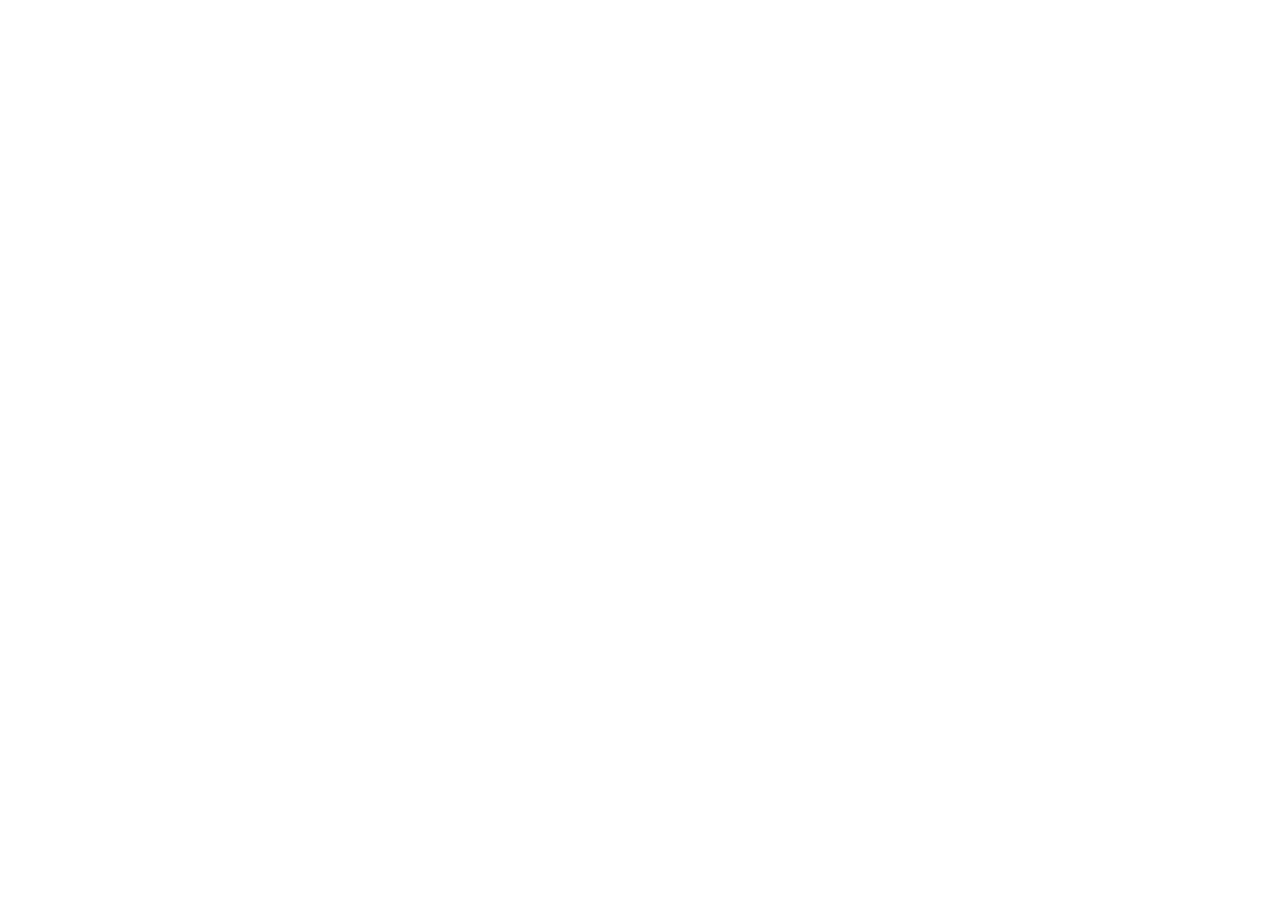
==== commit 5cfe3702: "Updated 1 file via CloudCannon." ====
--- a/index.html
+++ b/index.html
@@ -3,7 +3,7 @@
 <head>
     <meta charset="UTF-8">
     <meta name="viewport" content="width=device-width, initial-scale=1.0">
-    <title>UMAT | Unity Music Arts Team</title>
+    <title class="editable" UMAT | Unity Music Arts Team</title>
     <link href="https://fonts.googleapis.com/css2?family=Montserrat:wght@300;400;700;900&family=Open+Sans:wght@400;600&display=swap" rel="stylesheet">
     <link rel="stylesheet" href="css/styles.css">
 </head>
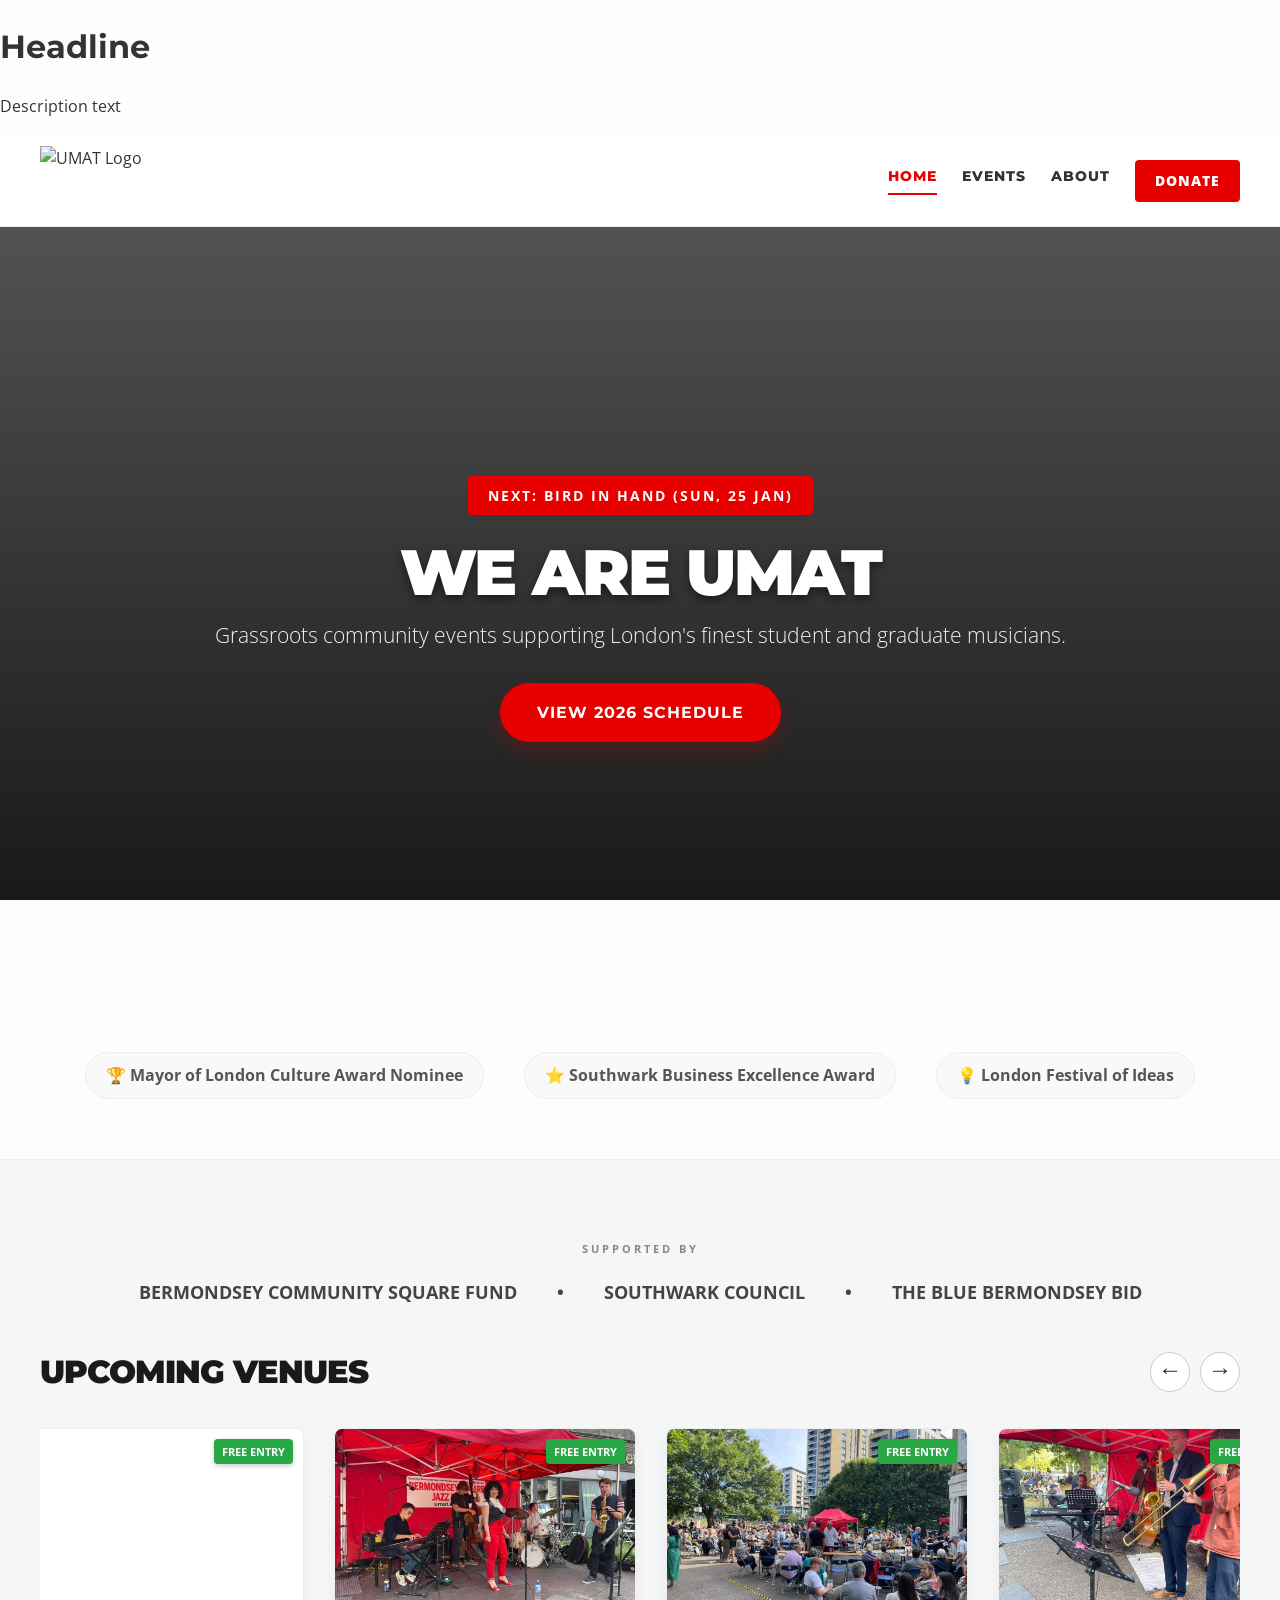
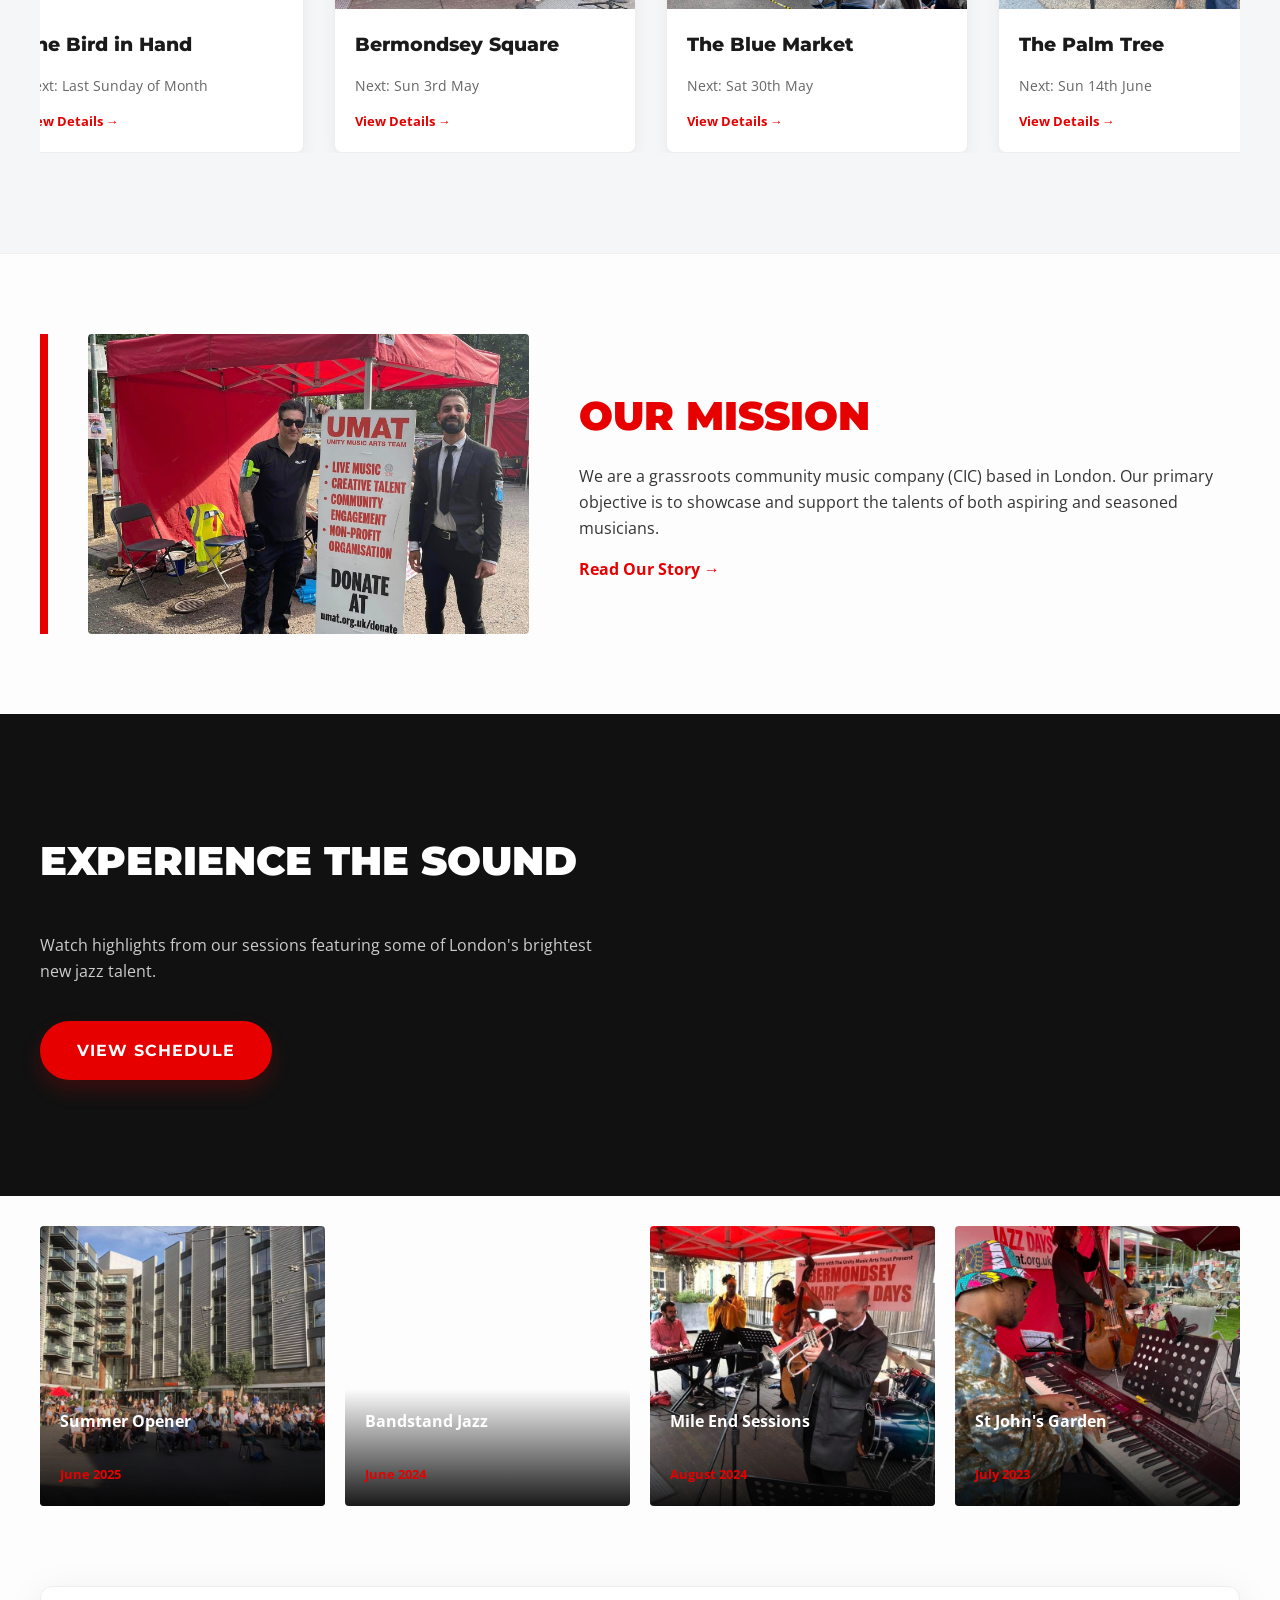
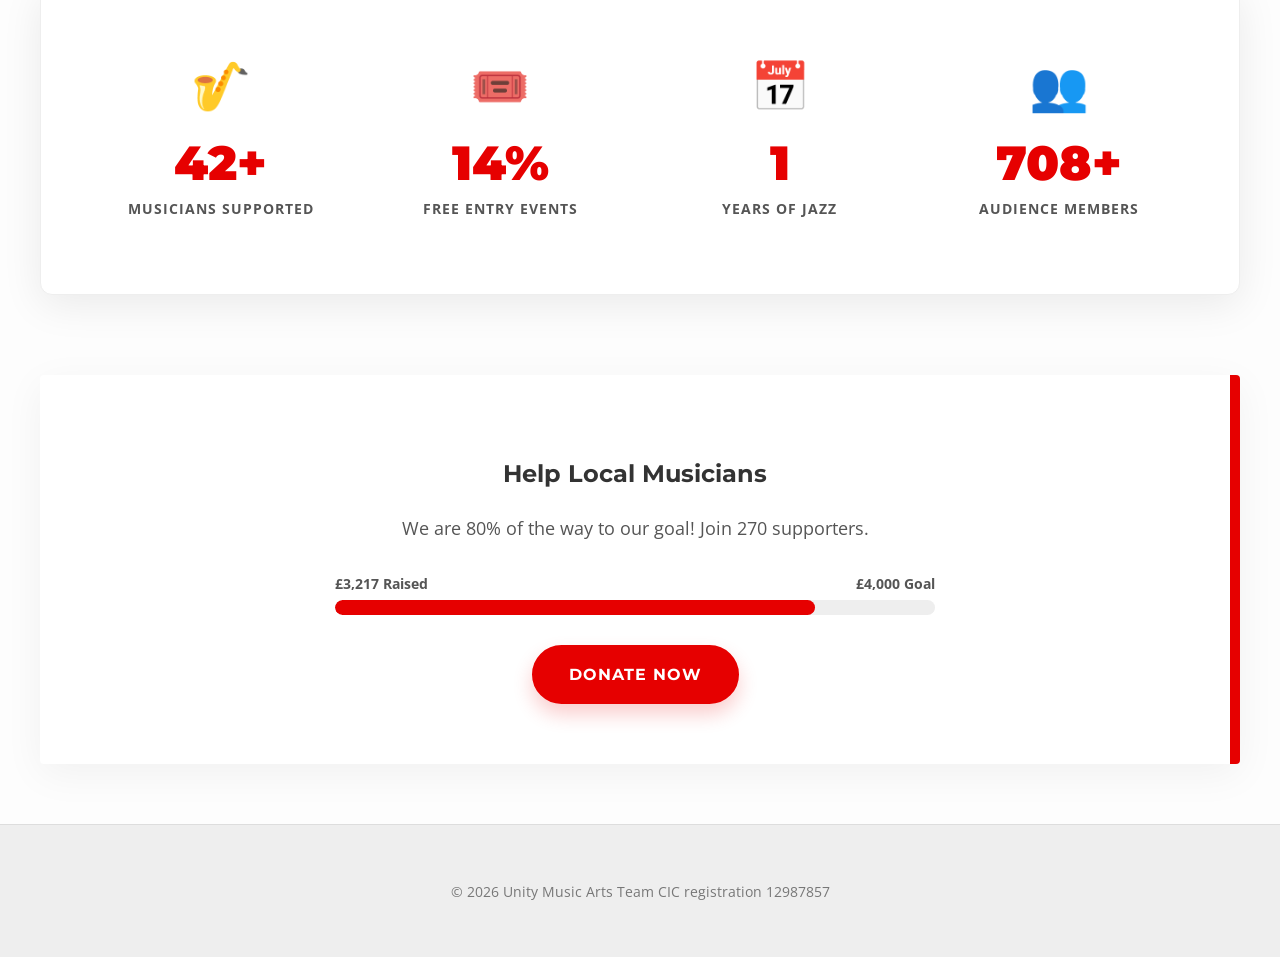
==== commit 218a0520: "Updated 1 file via CloudCannon." ====
--- a/index.html
+++ b/index.html
@@ -1,9 +1,13 @@
 <!DOCTYPE html>
+<h1 data-editable="text" data-prop="title">Headline</h1>
+<p data-editable="text" data-prop="description">Description text</p>
+
+
 <html lang="en">
 <head>
     <meta charset="UTF-8">
     <meta name="viewport" content="width=device-width, initial-scale=1.0">
-    <title class="editable" UMAT | Unity Music Arts Team</title>
+    <title data-editable="text" data-prop="title"> UMAT | Unity Music Arts Team</title>
     <link href="https://fonts.googleapis.com/css2?family=Montserrat:wght@300;400;700;900&family=Open+Sans:wght@400;600&display=swap" rel="stylesheet">
     <link rel="stylesheet" href="css/styles.css">
 </head>
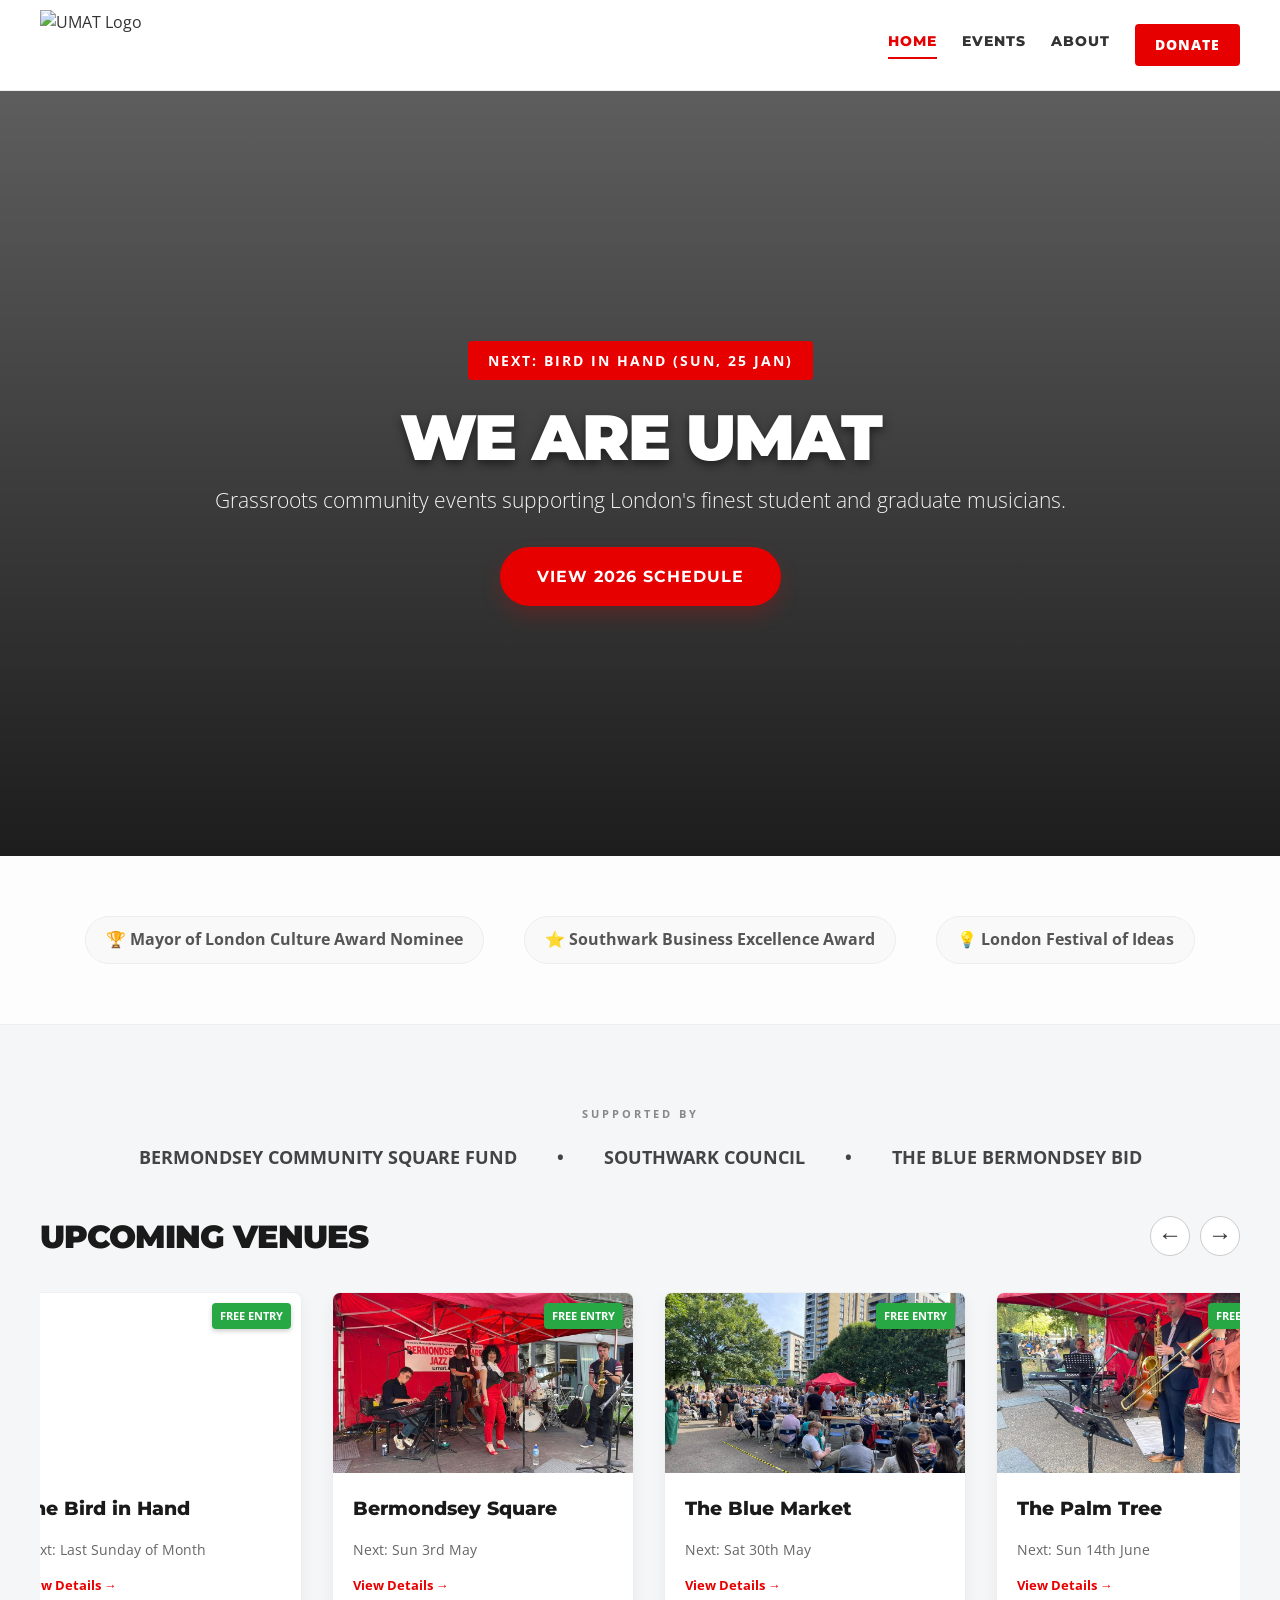
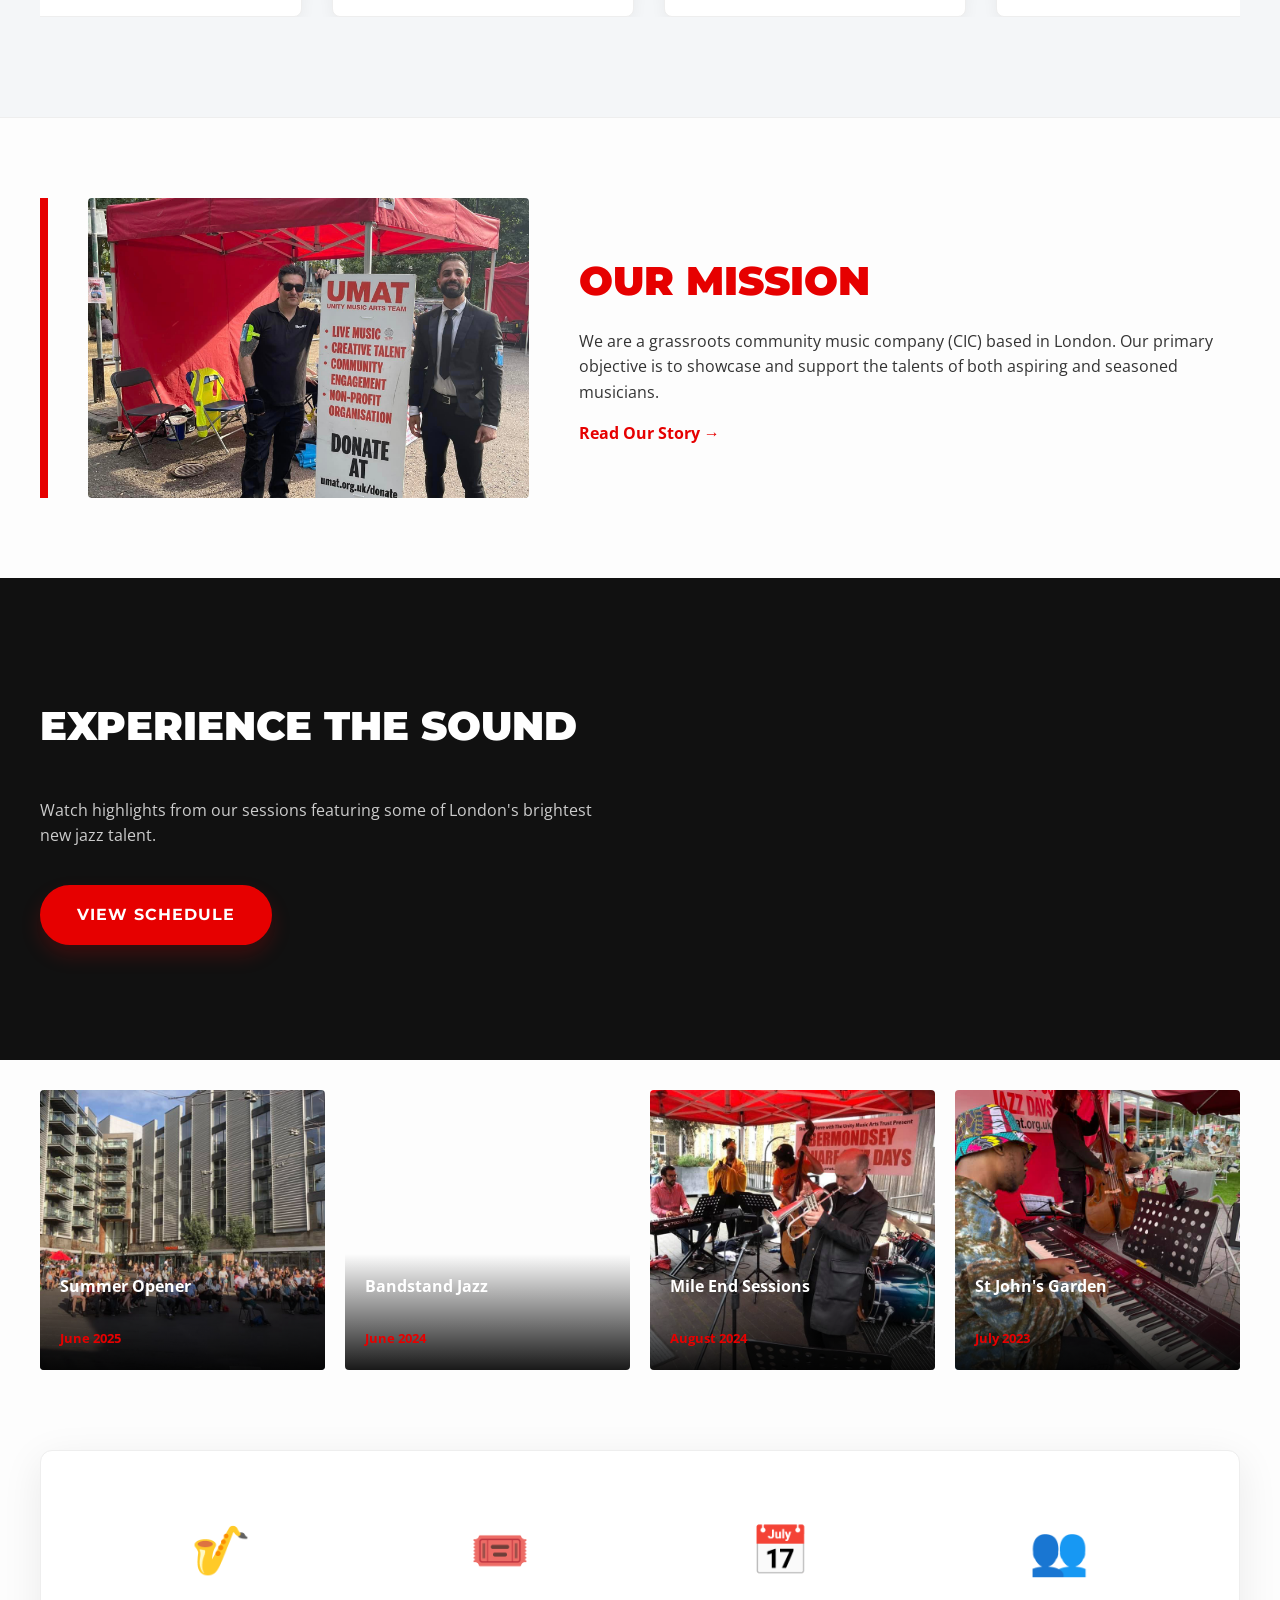
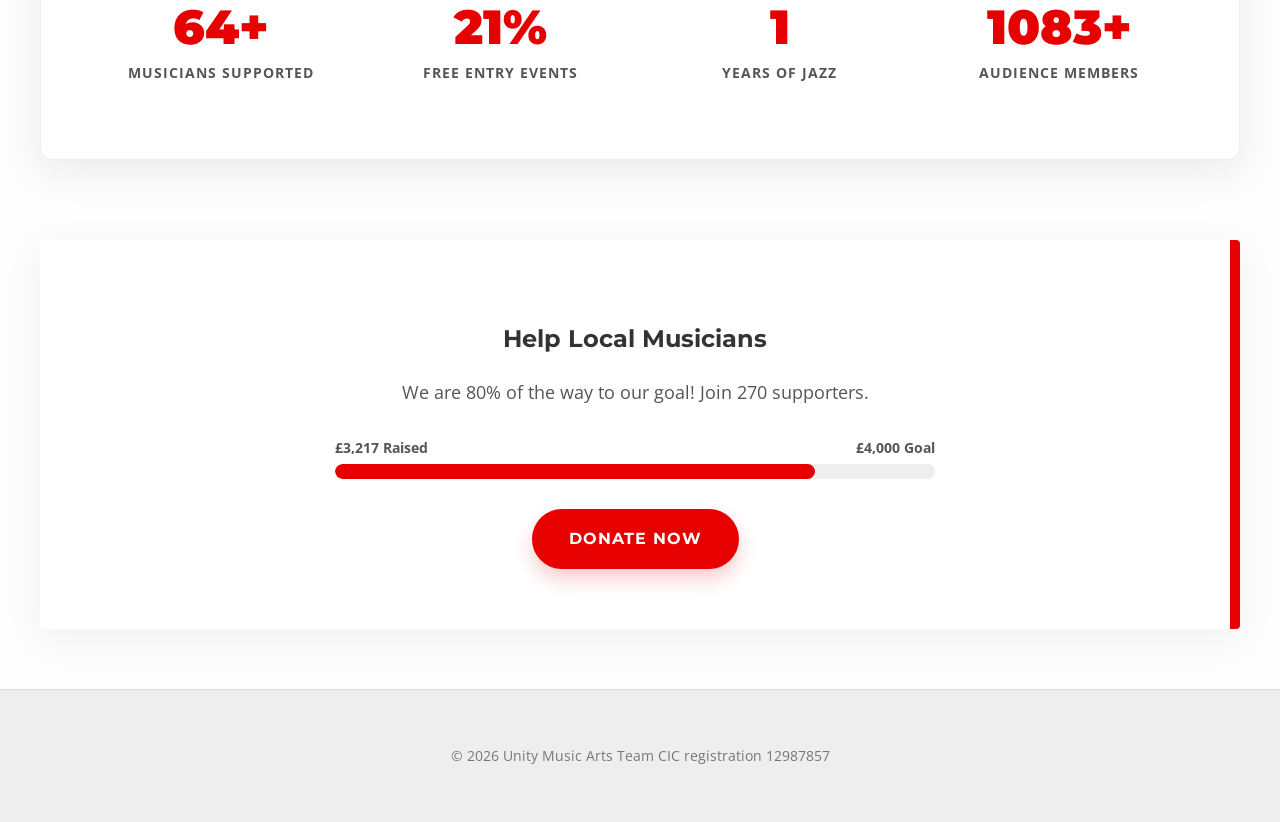
==== commit 6c522605: "Updated 1 file via CloudCannon." ====
--- a/index.html
+++ b/index.html
@@ -1,13 +1,9 @@
 <!DOCTYPE html>
-<h1 data-editable="text" data-prop="title">Headline</h1>
-<p data-editable="text" data-prop="description">Description text</p>
-
-
 <html lang="en">
 <head>
     <meta charset="UTF-8">
     <meta name="viewport" content="width=device-width, initial-scale=1.0">
-    <title data-editable="text" data-prop="title"> UMAT | Unity Music Arts Team</title>
+    <title>UMAT | Unity Music Arts Team</title>
     <link href="https://fonts.googleapis.com/css2?family=Montserrat:wght@300;400;700;900&family=Open+Sans:wght@400;600&display=swap" rel="stylesheet">
     <link rel="stylesheet" href="css/styles.css">
 </head>
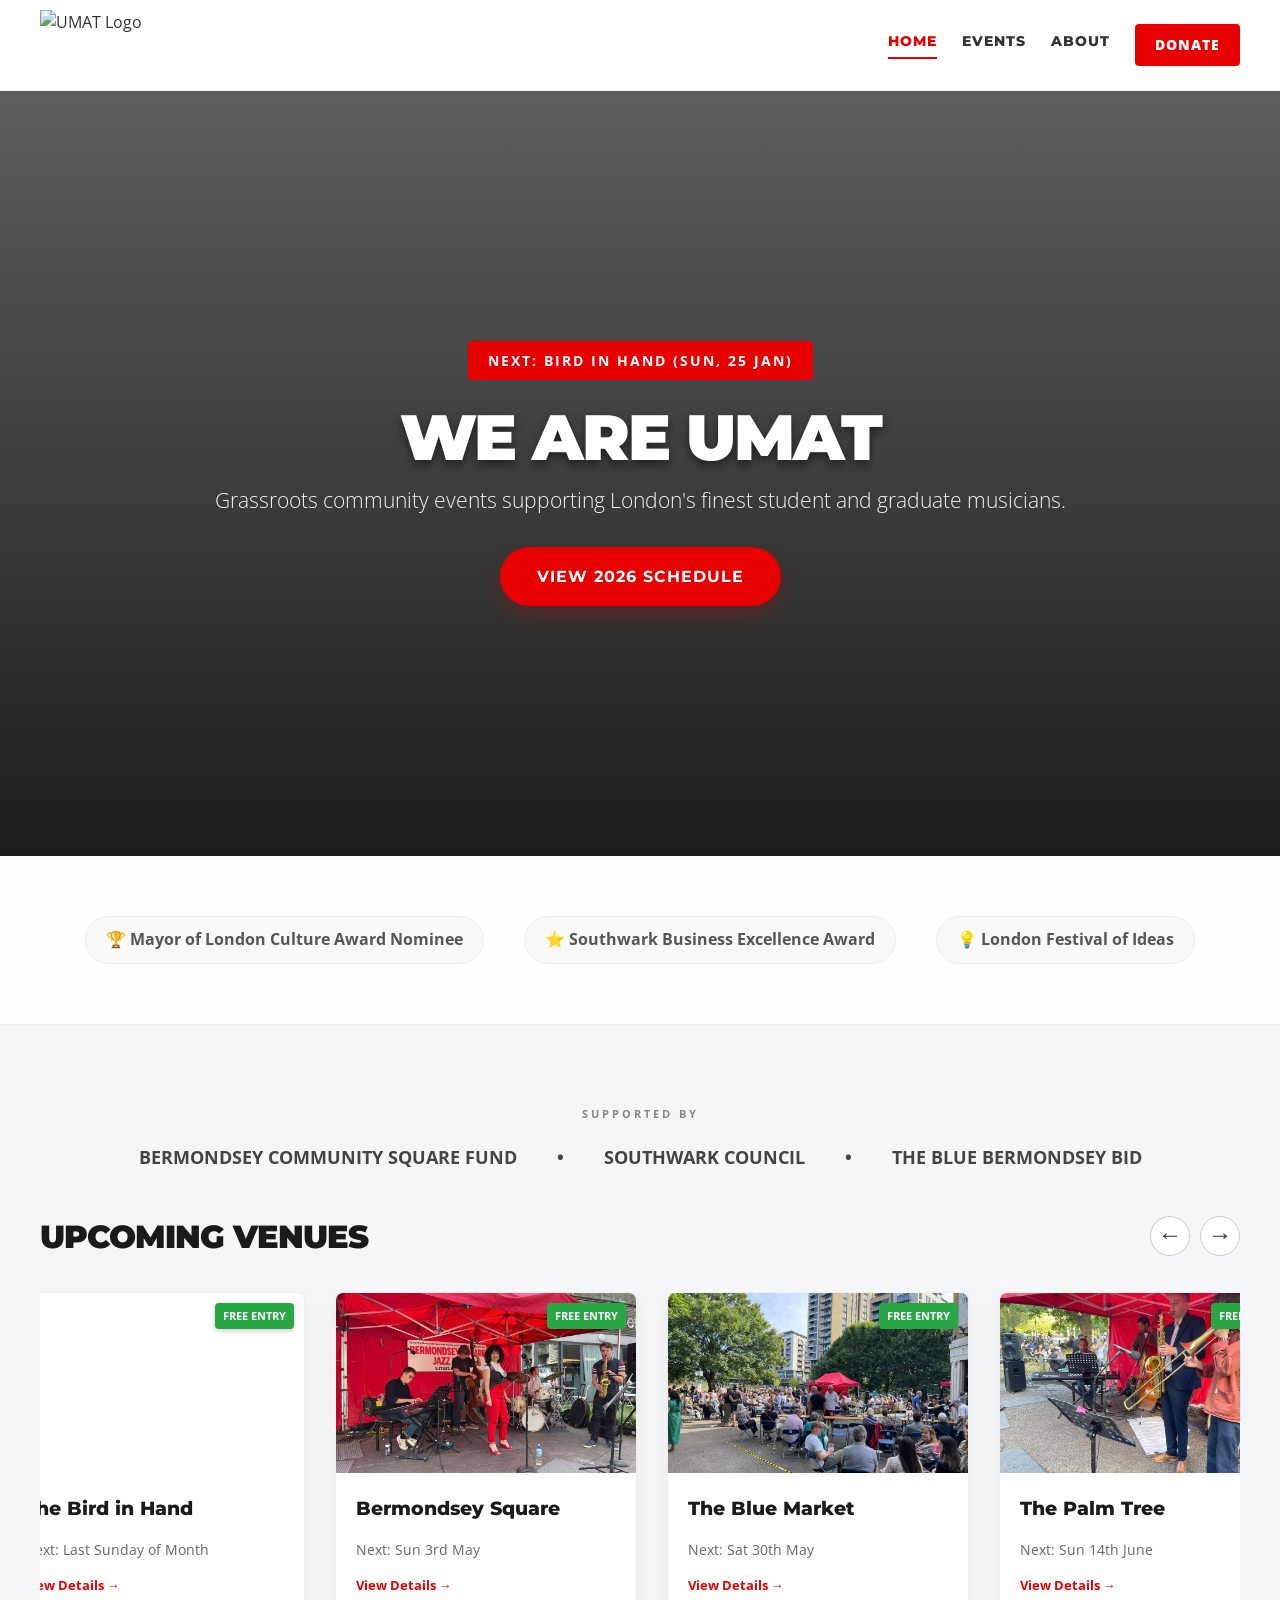
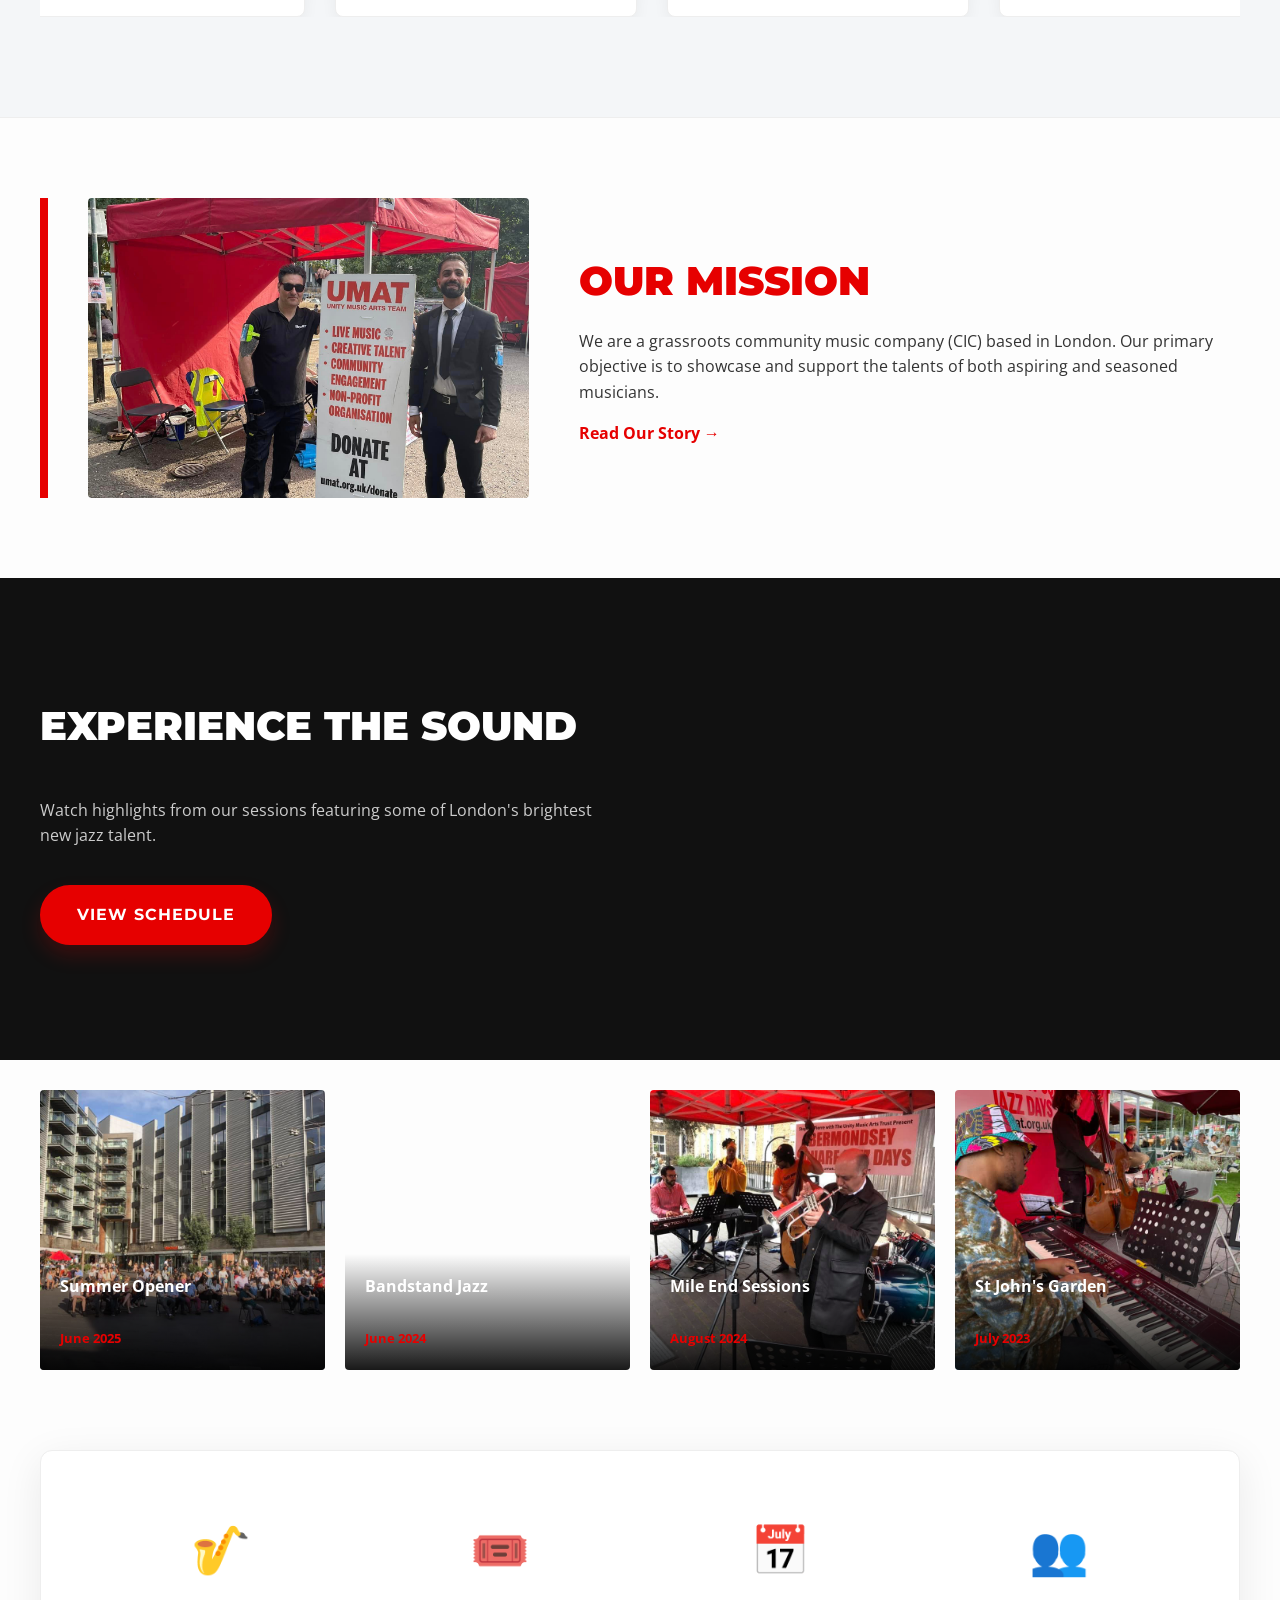
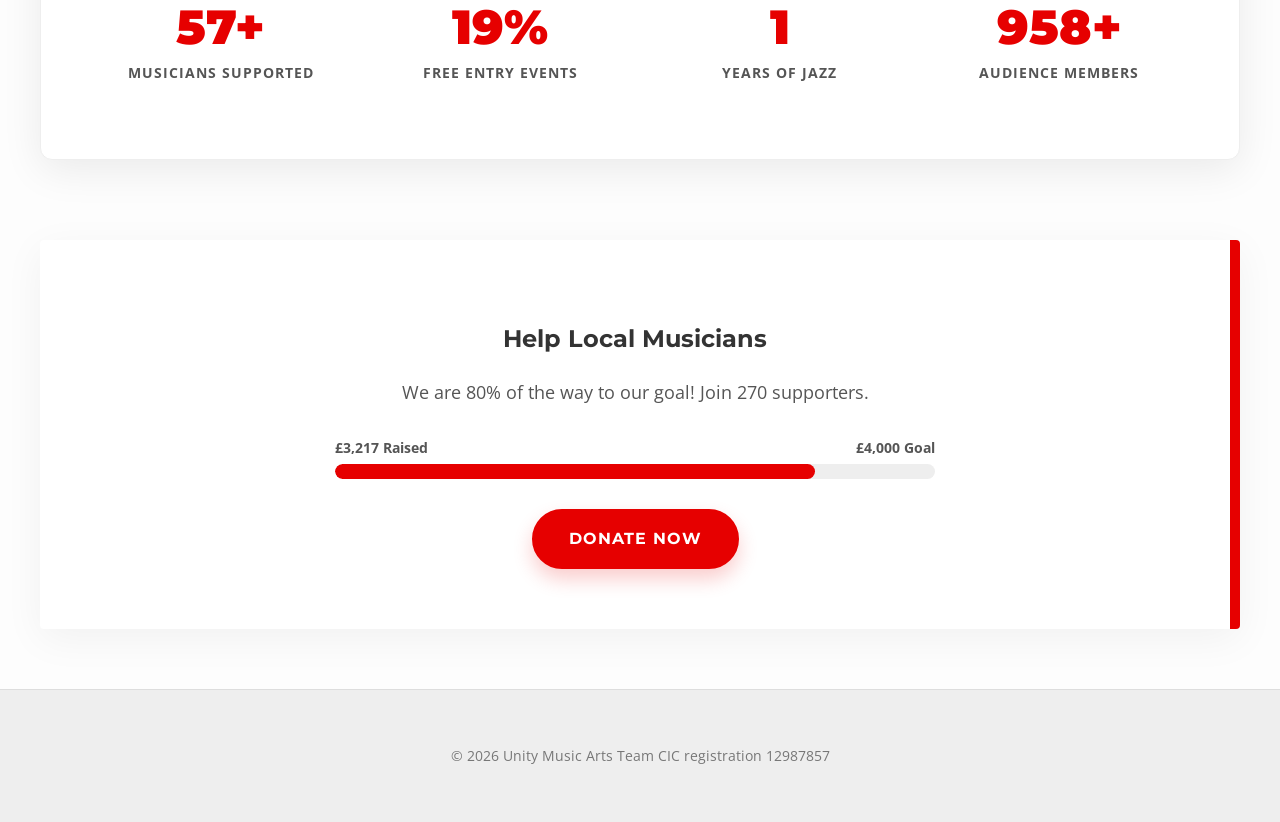
==== commit 74bf1d11: "Updated 1 file via CloudCannon." ====
--- a/index.html
+++ b/index.html
@@ -24,32 +24,32 @@
 
 <div class="home-hero reveal">
     <div class="hero-content">
-        <a href="events.html" class="countdown-badge" id="next-badge">Next G: Loading...</a>
-        <h2>WE ARE UMAT</h2>
-        <p>Grassroots community events supporting London's finest student and graduate musicians.</p>
-        <a href="events.html" class="btn-red">View 2026 Schedule</a>
+        <a href="events.html" class="countdown-badge" id="next-badge" data-editable="source" data-path="index.html" data-key="hero_badge">Next G: Loading...</a>
+        <h2 data-editable="source" data-path="index.html" data-key="hero_title">WE ARE UMAT</h2>
+        <p data-editable="source" data-path="index.html" data-key="hero_text">Grassroots community events supporting London's finest student and graduate musicians.</p>
+        <a href="events.html" class="btn-red" data-editable="source" data-path="index.html" data-key="hero_btn">View 2026 Schedule</a>
     </div>
 </div>
 
 <div class="container">
     <div class="award-strip reveal">
-        <div class="award-item">🏆 Mayor of London Culture Award Nominee</div>
-        <div class="award-item">⭐ Southwark Business Excellence Award</div>
-        <div class="award-item">💡 London Festival of Ideas</div>
+        <div class="award-item" data-editable="source" data-path="index.html" data-key="award_1">🏆 Mayor of London Culture Award Nominee</div>
+        <div class="award-item" data-editable="source" data-path="index.html" data-key="award_2">⭐ Southwark Business Excellence Award</div>
+        <div class="award-item" data-editable="source" data-path="index.html" data-key="award_3">💡 London Festival of Ideas</div>
     </div>
 </div>
 
 <div class="bg-light reveal">
     <div class="container">
         <div class="partner-strip">
-            <div class="partner-text">Supported By</div>
-            <div class="partner-logos">
+            <div class="partner-text" data-editable="source" data-path="index.html" data-key="partner_label">Supported By</div>
+            <div class="partner-logos" data-editable="source" data-path="index.html" data-key="partner_list">
                 <span>BERMONDSEY COMMUNITY SQUARE FUND</span> • <span>SOUTHWARK COUNCIL</span> • <span>THE BLUE BERMONDSEY BID</span> 
             </div>
         </div>
 
         <div class="section-header">
-            <h3>Upcoming Venues</h3>
+            <h3 data-editable="source" data-path="index.html" data-key="scroller_title">Upcoming Venues</h3>
             <div class="scroll-controls">
                 <button class="scroll-arrow-btn" onclick="moveScroll('left')">←</button>
                 <button class="scroll-arrow-btn" onclick="moveScroll('right')">→</button>
@@ -67,9 +67,9 @@
         <div class="founder-section">
             <img src="images/5.jpg" style="width:100%; height:300px; object-fit:cover; border-radius:4px;" alt="Stephen Pierre">
             <div>
-                <h3 style="font-size:2.5rem; margin:0; color:var(--red); font-weight:900;">OUR MISSION</h3>
-                <p>We are a grassroots community music company (CIC) based in London. Our primary objective is to showcase and support the talents of both aspiring and seasoned musicians.</p>
-                <a href="about.html" style="color:var(--red); font-weight:bold;">Read Our Story →</a>
+                <h3 style="font-size:2.5rem; margin:0; color:var(--red); font-weight:900;" data-editable="source" data-path="index.html" data-key="mission_title">OUR MISSION</h3>
+                <p data-editable="source" data-path="index.html" data-key="mission_text">We are a grassroots community music company (CIC) based in London. Our primary objective is to showcase and support the talents of both aspiring and seasoned musicians.</p>
+                <a href="about.html" style="color:var(--red); font-weight:bold;" data-editable="source" data-path="index.html" data-key="mission_link">Read Our Story →</a>
             </div>
         </div>
     </div>
@@ -79,9 +79,9 @@
     <div class="container">
         <div class="video-section">
             <div>
-                <h3 style="font-size:2.5rem; margin-top:0; font-weight:900;">EXPERIENCE THE SOUND</h3>
-                <p>Watch highlights from our sessions featuring some of London's brightest new jazz talent.</p>
-                <a href="events.html" class="btn-red" style="margin-top:20px;">View Schedule</a>
+                <h3 style="font-size:2.5rem; margin-top:0; font-weight:900;" data-editable="source" data-path="index.html" data-key="video_title">EXPERIENCE THE SOUND</h3>
+                <p data-editable="source" data-path="index.html" data-key="video_text">Watch highlights from our sessions featuring some of London's brightest new jazz talent.</p>
+                <a href="events.html" class="btn-red" style="margin-top:20px;" data-editable="source" data-path="index.html" data-key="video_btn">View Schedule</a>
             </div>
             <div class="video-wrapper">
                 <iframe src="https://www.facebook.com/plugins/video.php?height=315&href=https%3A%2F%2Fwww.facebook.com%2Fvideo.php%3Fv%3D1107979351462973&show_text=false&width=560&t=0" allowfullscreen="true" allow="autoplay; clipboard-write; encrypted-media; picture-in-picture; web-share"></iframe>
@@ -100,33 +100,31 @@
 
     <div style="margin: 80px 0;" class="impact-box">
         <div class="impact-grid">
-            <div class="stat"><span class="stat-icon">🎷</span><h3><span class="stat-num" data-target="300">0</span>+</h3><p>Musicians Supported</p></div>
-            <div class="stat"><span class="stat-icon">🎟️</span><h3><span class="stat-num" data-target="100">0</span>%</h3><p>Free Entry Events</p></div>
-            <div class="stat"><span class="stat-icon">📅</span><h3><span class="stat-num" data-target="8">0</span></h3><p>Years of Jazz</p></div>
-            <div class="stat"><span class="stat-icon">👥</span><h3><span class="stat-num" data-target="5000">0</span>+</h3><p>Audience Members</p></div>
+            <div class="stat"><span class="stat-icon">🎷</span><h3><span class="stat-num" data-target="300" data-editable="source" data-path="index.html" data-key="stat_1_num">0</span>+</h3><p data-editable="source" data-path="index.html" data-key="stat_1_label">Musicians Supported</p></div>
+            <div class="stat"><span class="stat-icon">🎟️</span><h3><span class="stat-num" data-target="100" data-editable="source" data-path="index.html" data-key="stat_2_num">0</span>%</h3><p data-editable="source" data-path="index.html" data-key="stat_2_label">Free Entry Events</p></div>
+            <div class="stat"><span class="stat-icon">📅</span><h3><span class="stat-num" data-target="8" data-editable="source" data-path="index.html" data-key="stat_3_num">0</span></h3><p data-editable="source" data-path="index.html" data-key="stat_3_label">Years of Jazz</p></div>
+            <div class="stat"><span class="stat-icon">👥</span><h3><span class="stat-num" data-target="5000" data-editable="source" data-path="index.html" data-key="stat_4_num">0</span>+</h3><p data-editable="source" data-path="index.html" data-key="stat_4_label">Audience Members</p></div>
         </div>
     </div>
 
     <div class="donate-section">
-        <h2>Help Local Musicians</h2>
-        <p style="font-size:1.1rem; color:#555; max-width:700px; margin: 0 auto 30px;">We are 80% of the way to our goal! Join 270 supporters.</p>
+        <h2 data-editable="source" data-path="index.html" data-key="donate_title">Help Local Musicians</h2>
+        <p style="font-size:1.1rem; color:#555; max-width:700px; margin: 0 auto 30px;" data-editable="source" data-path="index.html" data-key="donate_text">We are 80% of the way to our goal! Join 270 supporters.</p>
         <div class="progress-wrap">
-            <div class="progress-label"><span>£3,217 Raised</span> <span>£4,000 Goal</span></div>
+            <div class="progress-label"><span data-editable="source" data-path="index.html" data-key="donate_raised">£3,217 Raised</span> <span data-editable="source" data-path="index.html" data-key="donate_goal">£4,000 Goal</span></div>
             <div class="progress-bar-bg"><div class="progress-fill" style="width: 80%;"></div></div>
         </div>
-        <a href="/donate" class="btn-red">Donate Now</a>
+        <a href="/donate" class="btn-red" data-editable="source" data-path="index.html" data-key="donate_btn">Donate Now</a>
     </div>
 </div>
 
 <footer>
-        <p>© 2026 Unity Music Arts Team CIC registration 12987857</p>
-</p>
+        <p data-editable="source" data-path="index.html" data-key="footer_copy">© 2026 Unity Music Arts Team CIC registration 12987857</p>
 </footer>
 
 <button id="back-to-top" title="Go to top" onclick="window.scrollTo({top: 0, behavior: 'smooth'});">↑</button>
 
 <script>
-    // 1. MASTER SCHEDULE 2026 (Updated with Today's Date & Last Sundays)
     const allEvents = [
         { date: '2026-01-25', title: 'Bird in Hand', link: 'bird-in-hand.html' },
         { date: '2026-02-22', title: 'Bird in Hand', link: 'bird-in-hand.html' },
@@ -149,30 +147,22 @@
         { date: '2026-09-27', title: 'Bird in Hand', link: 'bird-in-hand.html' }
     ];
 
-    // FIND THE NEXT EVENT
     const today = new Date();
-    // Sort logic just in case the list above is out of order
     allEvents.sort((a, b) => new Date(a.date) - new Date(b.date));
-    
-    // Find first event where date >= today (end of today)
     const nextEvent = allEvents.find(e => {
         const eventDate = new Date(e.date);
-        eventDate.setHours(23, 59, 59); // Ensure today counts as valid until midnight
+        eventDate.setHours(23, 59, 59);
         return eventDate >= today;
     }) || allEvents[0]; 
 
-    // Format the date for the badge
     const dateObj = new Date(nextEvent.date);
     const options = { weekday: 'short', day: 'numeric', month: 'short' };
     const dateStr = dateObj.toLocaleDateString('en-GB', options);
 
-    // Update Badge in Hero
     const badge = document.getElementById('next-badge');
     badge.innerText = `Next: ${nextEvent.title} (${dateStr})`;
     badge.href = nextEvent.link;
 
-
-    // 2. VENUE LIST SCROLLER
     const venues = [
         { title: 'The Bird in Hand', img: 'images/jazzjamcicrusBAND3.jpg', nextDate: 'Last Sunday of Month', link: 'bird-in-hand.html' },
         { title: 'Bermondsey Square', img: 'images/322110607_569423415027414_3783644028259934961_n.jpg', nextDate: 'Sun 3rd May', link: 'bermondsey.html' },
@@ -219,7 +209,6 @@
     }
     loop();
 
-    // 3. STATS ANIMATION
     function animateValue(obj, start, end, duration) {
         let startTimestamp = null;
         const step = (timestamp) => {
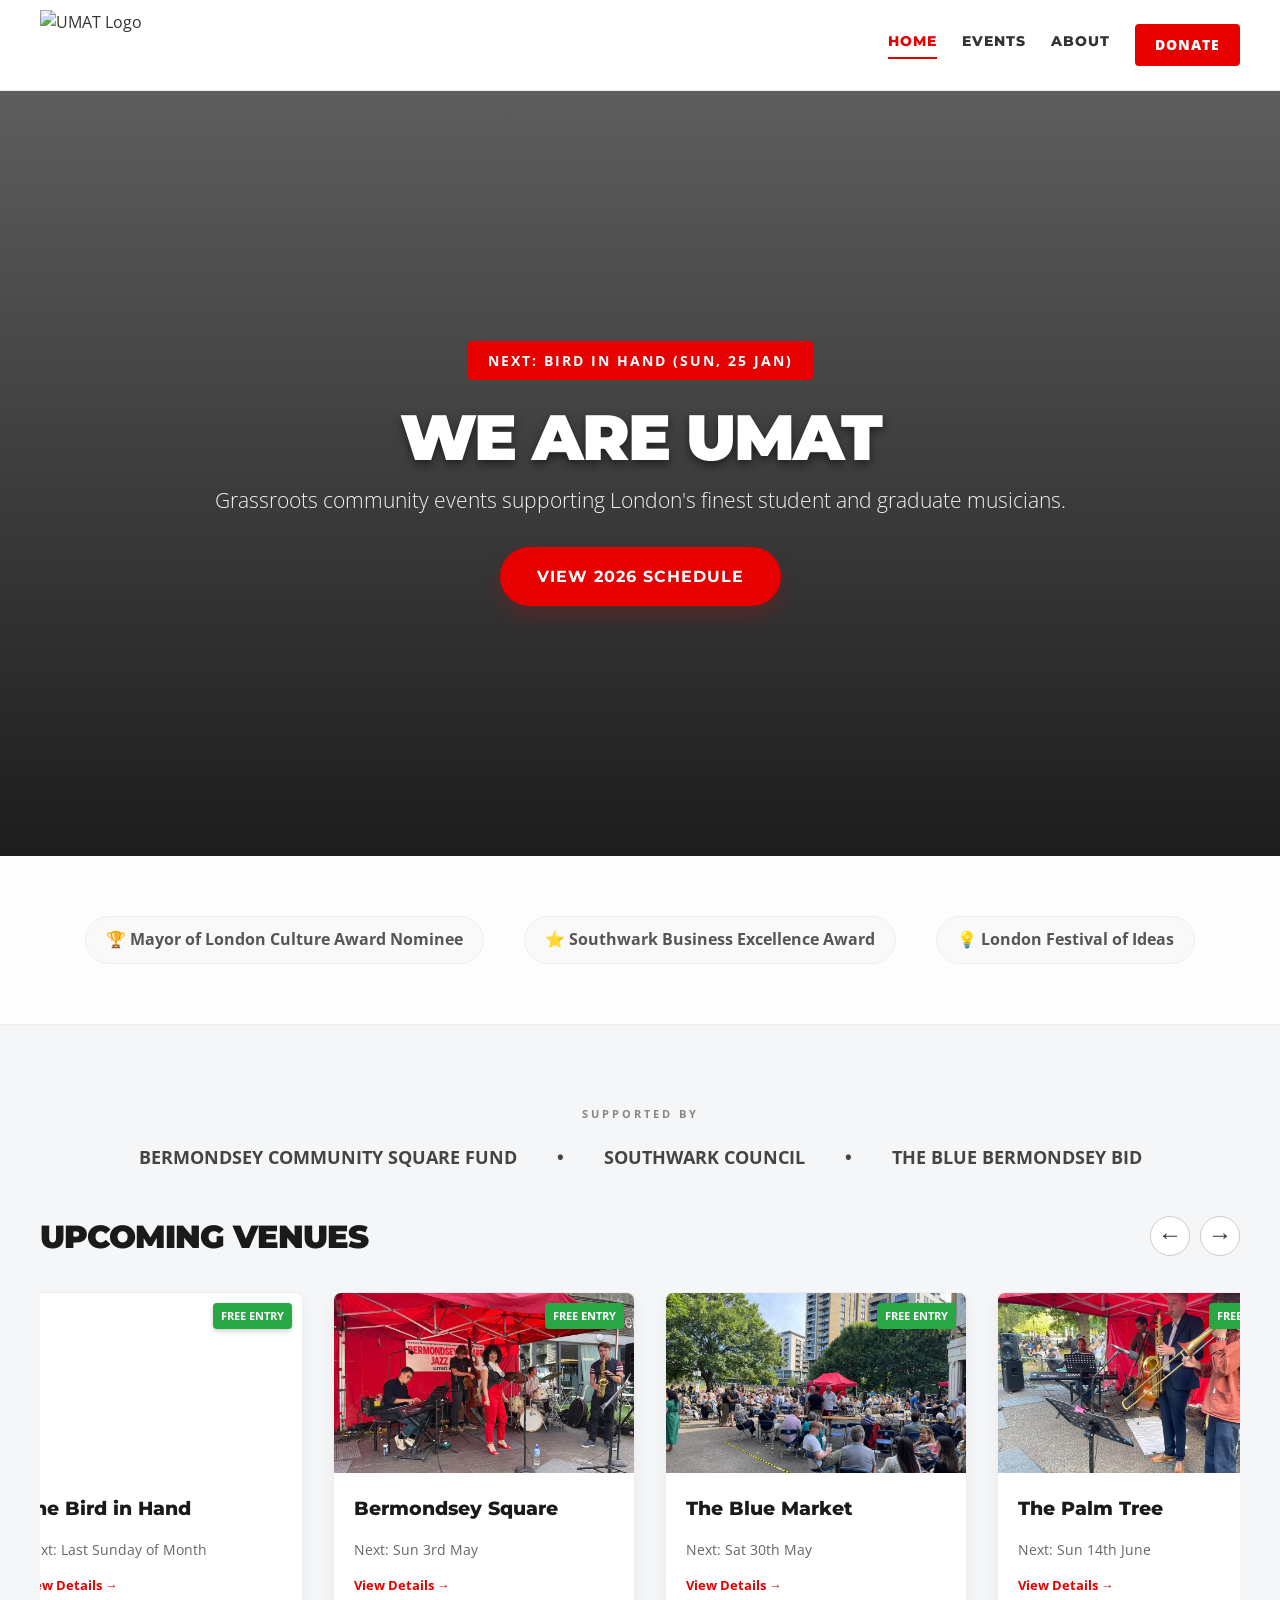
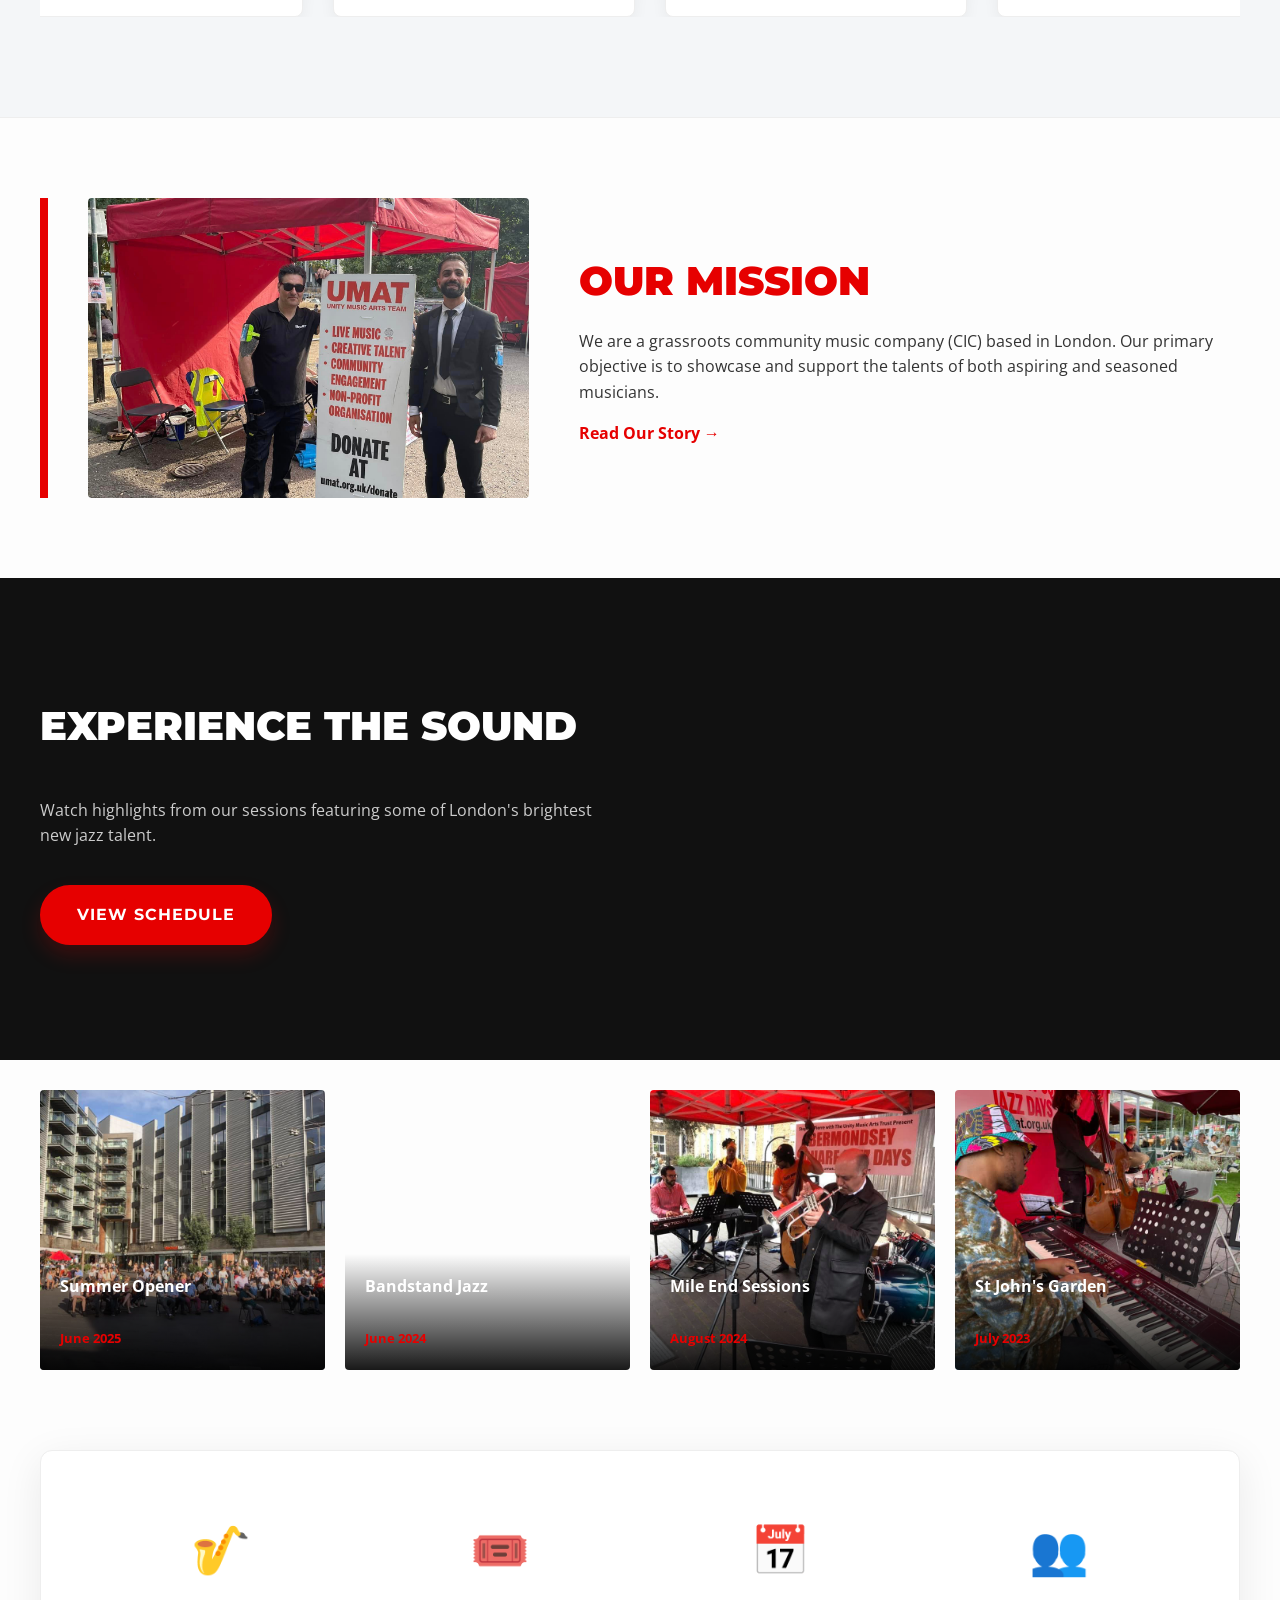
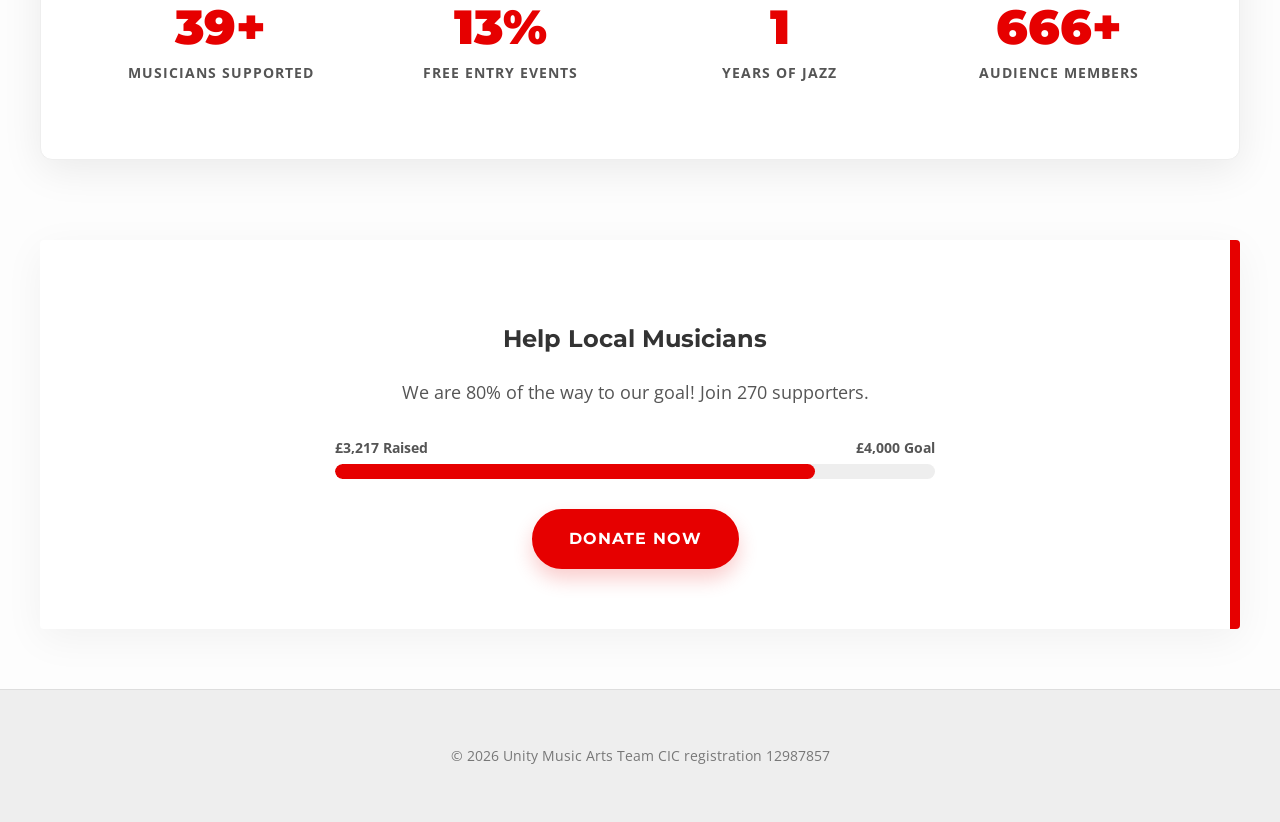
==== commit d00a13fd: "Updated 1 file via CloudCannon." ====
--- a/index.html
+++ b/index.html
@@ -103,7 +103,7 @@
             <div class="stat"><span class="stat-icon">🎷</span><h3><span class="stat-num" data-target="300" data-editable="source" data-path="index.html" data-key="stat_1_num">0</span>+</h3><p data-editable="source" data-path="index.html" data-key="stat_1_label">Musicians Supported</p></div>
             <div class="stat"><span class="stat-icon">🎟️</span><h3><span class="stat-num" data-target="100" data-editable="source" data-path="index.html" data-key="stat_2_num">0</span>%</h3><p data-editable="source" data-path="index.html" data-key="stat_2_label">Free Entry Events</p></div>
             <div class="stat"><span class="stat-icon">📅</span><h3><span class="stat-num" data-target="8" data-editable="source" data-path="index.html" data-key="stat_3_num">0</span></h3><p data-editable="source" data-path="index.html" data-key="stat_3_label">Years of Jazz</p></div>
-            <div class="stat"><span class="stat-icon">👥</span><h3><span class="stat-num" data-target="5000" data-editable="source" data-path="index.html" data-key="stat_4_num">0</span>+</h3><p data-editable="source" data-path="index.html" data-key="stat_4_label">Audience Members</p></div>
+            <div class="stat"><span class="stat-icon">👥</span><h3><span class="stat-num" data-target="5000" data-editable="source" data-path="index.html" data-key="stat_4_num">5000</span>+</h3><p data-editable="source" data-path="index.html" data-key="stat_4_label">Audience Members</p></div>
         </div>
     </div>
 
